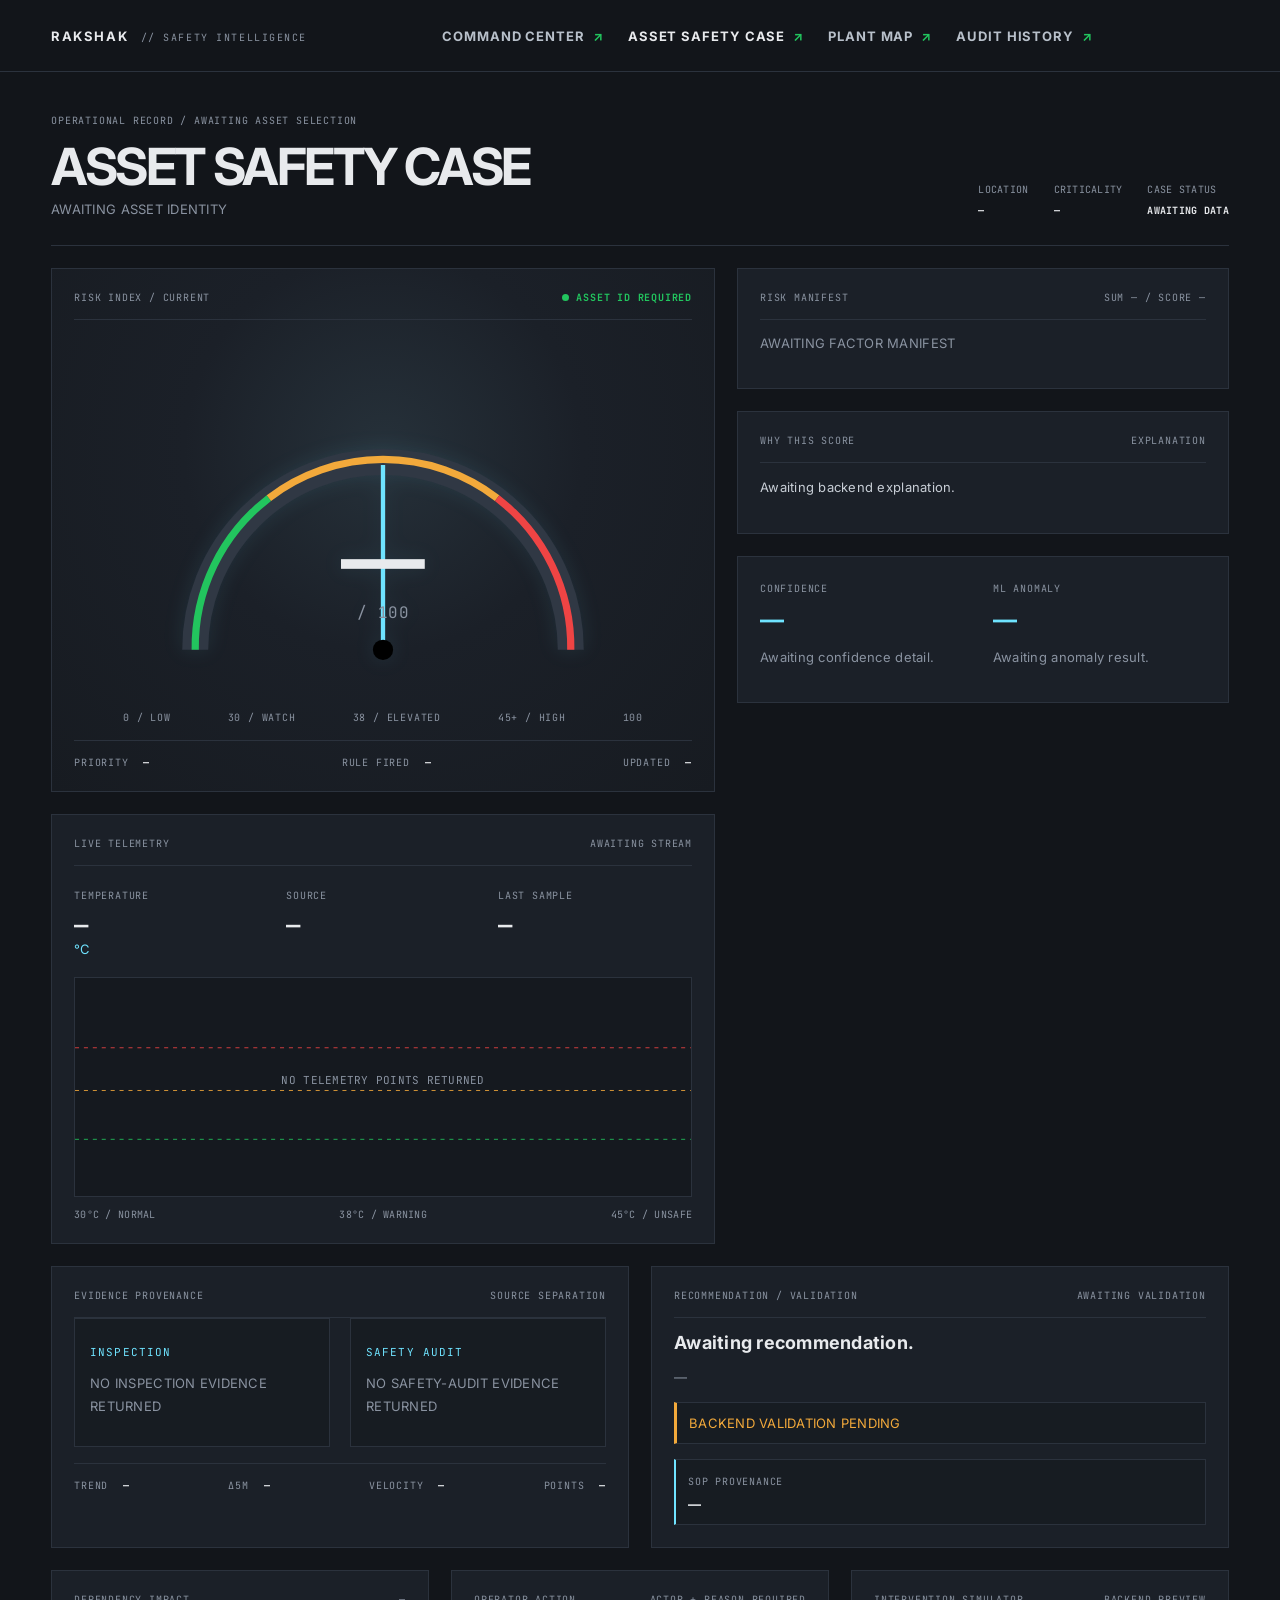
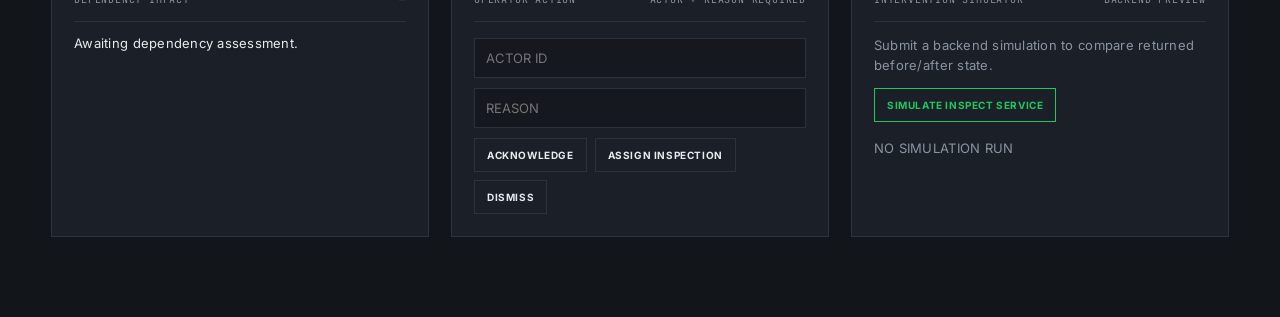
==== frontend/asset-safety-case.html @ 9604272d "feat: complete RAKSHAK frontend" ====
<!doctype html>
<html lang="en"><head><meta charset="utf-8"><meta name="viewport" content="width=device-width,initial-scale=1"><title>RAKSHAK / Asset Safety Case</title><link rel="preconnect" href="https://fonts.googleapis.com"><link href="https://fonts.googleapis.com/css2?family=Inter:wght@400;500;600;700&family=JetBrains+Mono:wght@400;500;600&display=swap" rel="stylesheet"><link rel="stylesheet" href="asset-safety-case.css"></head>
<body><header class="case-header"><a class="brand" href="index.html">RAKSHAK <span>// SAFETY INTELLIGENCE</span></a><nav><a data-route="commandCenter">COMMAND CENTER <i>↗</i></a><a class="active">ASSET SAFETY CASE <i>↗</i></a><a data-pending="PLANT MAP">PLANT MAP <i>↗</i></a><a data-pending="AUDIT HISTORY">AUDIT HISTORY <i>↗</i></a></nav><span class="nav-status" aria-live="polite"></span></header>
<main><section class="case-title"><div><p class="eyebrow">OPERATIONAL RECORD / <span data-asset-id>AWAITING ASSET SELECTION</span></p><h1 data-asset-name>ASSET SAFETY CASE</h1><p data-asset-type>AWAITING ASSET IDENTITY</p></div><div class="identity-grid"><span>LOCATION <b data-asset-location>—</b></span><span>CRITICALITY <b data-asset-criticality>—</b></span><span>CASE STATUS <b data-asset-level>AWAITING DATA</b></span></div></section>
<div class="layout"><div class="primary"><section class="panel risk-panel"><div class="panel-head"><span>RISK INDEX / CURRENT</span><span class="live"><i></i><b data-risk-state>LINK PENDING</b></span></div><div class="gauge-wrap"><svg viewBox="0 0 360 260" class="gauge" role="img" aria-label="Current risk index"><path class="gauge-track" d="M50 220 A130 130 0 1 1 310 220"/><path class="gauge-band green" d="M50 220 A130 130 0 0 1 101 115"/><path class="gauge-band amber" d="M101 115 A130 130 0 0 1 259 115"/><path class="gauge-band red" d="M259 115 A130 130 0 0 1 310 220"/><line class="needle" data-needle x1="180" y1="220" x2="180" y2="92"/><circle cx="180" cy="220" r="7"/><text x="180" y="177" text-anchor="middle" class="gauge-score" data-score>—</text><text x="180" y="198" text-anchor="middle" class="gauge-unit">/ 100</text></svg><div class="gauge-legend"><span>0 / LOW</span><span>30 / WATCH</span><span>38 / ELEVATED</span><span>45+ / HIGH</span><span>100</span></div></div><div class="metric-strip"><span>PRIORITY <b data-priority>—</b></span><span>RULE FIRED <b data-rule>—</b></span><span>UPDATED <b data-updated>—</b></span></div></section>
<section class="panel"><div class="panel-head"><span>LIVE TELEMETRY</span><span class="mono" data-telemetry-state>AWAITING STREAM</span></div><div class="telemetry-grid"><div><small>TEMPERATURE</small><strong data-temperature>—</strong><em>°C</em></div><div><small>SOURCE</small><strong data-source>—</strong></div><div><small>LAST SAMPLE</small><strong data-sample-time>—</strong></div></div><div class="chart-shell"><svg viewBox="0 0 760 250" preserveAspectRatio="none" aria-label="Temperature trajectory"><line x1="0" y1="185" x2="760" y2="185" class="threshold normal"/><line x1="0" y1="129" x2="760" y2="129" class="threshold warning"/><line x1="0" y1="80" x2="760" y2="80" class="threshold unsafe"/><path data-trajectory class="trajectory" d=""/></svg><div class="chart-labels"><span>30°C / NORMAL</span><span>38°C / WARNING</span><span>45°C / UNSAFE</span></div><p data-chart-empty>NO TELEMETRY POINTS RETURNED</p></div></section></div>
<aside class="secondary"><section class="panel"><div class="panel-head"><span>RISK MANIFEST</span><span class="mono" data-factor-sum>SUM — / SCORE —</span></div><div data-factors class="factor-list"><p class="muted">AWAITING FACTOR MANIFEST</p></div></section><section class="panel"><div class="panel-head"><span>WHY THIS SCORE</span><span class="mono">EXPLANATION</span></div><p class="explanation" data-explanation>Awaiting backend explanation.</p></section><section class="panel split"><div><span class="eyebrow">CONFIDENCE</span><b data-confidence>—</b><p data-confidence-detail>Awaiting confidence detail.</p></div><div><span class="eyebrow">ML ANOMALY</span><b data-ml-state>—</b><p data-ml-detail>Awaiting anomaly result.</p></div></section></aside></div>
<section class="lower-grid"><section class="panel"><div class="panel-head"><span>EVIDENCE PROVENANCE</span><span class="mono">SOURCE SEPARATION</span></div><div class="evidence-columns"><div><h3>INSPECTION</h3><ul data-inspection><li>NO INSPECTION EVIDENCE RETURNED</li></ul></div><div><h3>SAFETY AUDIT</h3><ul data-audit><li>NO SAFETY-AUDIT EVIDENCE RETURNED</li></ul></div></div><div class="trend-row"><span>TREND <b data-trend-state>—</b></span><span>Δ5M <b data-temp-delta>—</b></span><span>VELOCITY <b data-velocity>—</b></span><span>POINTS <b data-trend-points>—</b></span></div><div class="warnings" data-warnings hidden></div></section><section class="panel"><div class="panel-head"><span>RECOMMENDATION / VALIDATION</span><span class="mono" data-validation-state>AWAITING VALIDATION</span></div><h2 data-recommendation>Awaiting recommendation.</h2><p class="muted" data-recommendation-source>—</p><div class="validator" data-validator>BACKEND VALIDATION PENDING</div><div class="sop"><span>SOP PROVENANCE</span><b data-sop>—</b></div></section></section>
<section class="operational-grid"><section class="panel"><div class="panel-head"><span>DEPENDENCY IMPACT</span><span class="mono" data-dependency-count>—</span></div><p data-dependency-impact>Awaiting dependency assessment.</p><div class="dependency-list" data-dependencies></div></section><section class="panel"><div class="panel-head"><span>OPERATOR ACTION</span><span class="mono" data-action-status>ACTOR + REASON REQUIRED</span></div><div class="action-form"><input data-actor placeholder="ACTOR ID" aria-label="Actor ID"><input data-reason placeholder="REASON" aria-label="Action reason"><div><button data-action="ACK">ACKNOWLEDGE</button><button data-action="ASSIGN">ASSIGN INSPECTION</button><button data-action="DISMISS">DISMISS</button></div></div></section><section class="panel"><div class="panel-head"><span>INTERVENTION SIMULATOR</span><span class="mono">BACKEND PREVIEW</span></div><p class="muted">Submit a backend simulation to compare returned before/after state.</p><button class="primary-action" data-simulate>SIMULATE INSPECT SERVICE</button><div class="simulation-result" data-simulation>NO SIMULATION RUN</div></section></section></main><script src="routes.js"></script><script src="api.js"></script><script src="asset-safety-case.js"></script></body></html>
---- frontend/asset-safety-case.css ----
:root{--bg:#12151a;--panel:#1b2028;--line:#2b323d;--text:#e8eaed;--muted:#8a93a1;--cyan:#6fe3ff;--amber:#f2a93b;--green:#22c55e;--red:#ef4444}*{box-sizing:border-box}body{margin:0;background:var(--bg);color:var(--text);font:13px Inter,Arial,sans-serif;letter-spacing:.02em}a{color:inherit;text-decoration:none}button,input{font:inherit}button{cursor:pointer} .case-header{height:72px;border-bottom:1px solid var(--line);display:flex;align-items:center;padding:0 4vw;gap:36px}.brand{font-weight:700;letter-spacing:.12em;white-space:nowrap}.brand span{color:var(--muted);font:10px 'JetBrains Mono',monospace;margin-left:8px}nav{display:flex;gap:24px;margin-left:auto;align-items:center}nav a{font-size:13px;font-weight:700;letter-spacing:.07em;color:#b8c0ca;white-space:nowrap}nav a:hover,nav a.active{color:var(--text)}nav i{color:var(--green);font-style:normal;margin-left:4px}.nav-status{color:var(--amber);font:10px 'JetBrains Mono',monospace;min-width:100px}main{max-width:1500px;margin:auto;padding:42px 4vw 80px}.case-title{display:flex;justify-content:space-between;align-items:end;border-bottom:1px solid var(--line);padding-bottom:28px;margin-bottom:22px}.eyebrow,.mono,small,.metric-strip,.gauge-legend,.panel-head,.trend-row,.sop span{font:10px 'JetBrains Mono',monospace;letter-spacing:.08em;color:var(--muted)}h1{font-size:clamp(30px,4vw,62px);margin:8px 0 4px;letter-spacing:-.05em}h2{font-size:18px;margin:14px 0;color:var(--text)}h3{font:11px 'JetBrains Mono',monospace;color:var(--cyan);letter-spacing:.1em}.case-title p{margin:0;color:var(--muted)}.identity-grid{display:grid;grid-template-columns:repeat(3,auto);gap:25px}.identity-grid span{font:10px 'JetBrains Mono',monospace;color:var(--muted)}.identity-grid b{display:block;color:var(--text);margin-top:8px}.layout{display:grid;grid-template-columns:1.35fr 1fr;gap:22px}.primary,.secondary{display:grid;gap:22px;align-content:start}.panel{background:var(--panel);border:1px solid var(--line);padding:22px;min-width:0}.panel-head{display:flex;justify-content:space-between;align-items:center;border-bottom:1px solid var(--line);padding-bottom:15px}.live{color:var(--green)}.live i{display:inline-block;width:7px;height:7px;border-radius:50%;background:var(--green);margin-right:7px;animation:pulse 1.8s infinite}.gauge-wrap{max-width:520px;margin:12px auto 0}.gauge{width:100%;overflow:visible}.gauge-track{fill:none;stroke:#303844;stroke-width:18}.gauge-band{fill:none;stroke-width:5}.gauge-band.green{stroke:var(--green)}.gauge-band.amber{stroke:var(--amber)}.gauge-band.red{stroke:var(--red)}.needle{stroke:var(--cyan);stroke-width:3;transform-origin:180px 220px;transition:transform .5s ease}.gauge-score{font-size:48px;font-weight:600;fill:var(--text)}.gauge-unit{font:11px 'JetBrains Mono';fill:var(--muted)}.gauge-legend{display:flex;justify-content:space-between}.metric-strip,.trend-row{display:flex;justify-content:space-between;border-top:1px solid var(--line);padding-top:15px;margin-top:16px}.metric-strip b,.trend-row b{color:var(--text);margin-left:8px}.telemetry-grid{display:grid;grid-template-columns:1fr 1fr 1fr;gap:18px;padding:20px 0}.telemetry-grid strong{display:block;font:600 24px 'JetBrains Mono';color:var(--text);margin-top:8px}.telemetry-grid em{color:var(--cyan);font-style:normal}.chart-shell{position:relative}.chart-shell svg{width:100%;height:220px;background:#15191f;border:1px solid var(--line)}.threshold{stroke-dasharray:5 6;stroke-width:1}.threshold.normal{stroke:var(--green)}.threshold.warning{stroke:var(--amber)}.threshold.unsafe{stroke:var(--red)}.trajectory{fill:none;stroke:var(--cyan);stroke-width:3}.chart-labels{display:flex;justify-content:space-between;margin-top:8px;font:10px 'JetBrains Mono';color:var(--muted)}.chart-shell p{text-align:center;color:var(--muted);font:11px 'JetBrains Mono';position:absolute;inset:85px 0 auto}.factor-list{margin-top:12px}.factor{margin:15px 0}.factor-top{display:flex;justify-content:space-between}.factor-bar{height:5px;background:#303844;margin-top:8px}.factor-bar i{display:block;height:100%;background:var(--amber)}.explanation{color:#c8ced6;line-height:1.7}.split{display:grid;grid-template-columns:1fr 1fr;gap:20px}.split b{display:block;font-size:24px;margin:10px 0;color:var(--cyan)}.split p,.muted{color:var(--muted);line-height:1.55}.lower-grid,.operational-grid{display:grid;grid-template-columns:1fr 1fr;gap:22px;margin-top:22px}.operational-grid{grid-template-columns:1fr 1fr 1fr}.evidence-columns{display:grid;grid-template-columns:1fr 1fr;gap:20px}.evidence-columns ul{padding:0;list-style:none;color:var(--muted);line-height:1.8}.warnings{color:var(--amber);border-top:1px solid var(--line);padding-top:15px;margin-top:18px}.validator,.sop{padding:12px;border:1px solid var(--line);margin-top:15px;color:var(--amber)}.sop b{display:block;color:var(--text);margin-top:8px}.dependency-list{display:grid;gap:8px;margin-top:15px}.dependency-item{border:1px solid var(--line);padding:10px;color:var(--cyan)}.action-form{display:grid;gap:10px;margin-top:16px}.action-form input{background:#15191f;border:1px solid var(--line);padding:11px;color:var(--text)}.action-form div{display:flex;gap:8px;flex-wrap:wrap}.action-form button,.primary-action{border:1px solid var(--line);background:transparent;color:var(--text);padding:10px 12px;font-size:10px;font-weight:700;letter-spacing:.06em}.action-form button:disabled{opacity:.35;cursor:not-allowed}.action-form button:hover,.primary-action:hover{border-color:var(--cyan);color:var(--cyan)}.primary-action{border-color:var(--green);color:var(--green)}.simulation-result{margin-top:15px;color:var(--muted);line-height:1.7}.error{color:var(--red)}@keyframes pulse{50%{opacity:.35}}@media(max-width:1100px){nav{gap:12px}.case-header{gap:16px}.layout{grid-template-columns:1fr}.lower-grid,.operational-grid{grid-template-columns:1fr 1fr}}@media(max-width:760px){.case-header{height:auto;min-height:72px;flex-wrap:wrap;padding:18px 5vw}nav{order:3;width:100%;overflow:auto;margin:0;gap:18px}nav a{font-size:12px}.nav-status{display:none}main{padding:28px 5vw 60px}.case-title{display:block}.identity-grid{grid-template-columns:repeat(3,1fr);margin-top:24px;gap:10px}.gauge-legend{font-size:8px}.telemetry-grid{grid-template-columns:1fr 1fr}.lower-grid,.operational-grid{grid-template-columns:1fr}.metric-strip,.trend-row{gap:10px;flex-wrap:wrap}.evidence-columns{grid-template-columns:1fr}}
/* premium dossier treatment */
.risk-panel{background:radial-gradient(circle at 50% 35%,#26313a 0,#1b2028 42%,#171b21 100%);min-height:430px}.gauge-score{font-size:58px;font-weight:700}.gauge{filter:drop-shadow(0 0 10px #6fe3ff18)}.factor{padding:13px 0;margin:0;border-bottom:1px solid #303844}.factor-top b{font-size:15px;color:var(--amber)}.factor-bar{height:7px;background:#11161b;border:1px solid #303844}.factor-bar i{background:linear-gradient(90deg,var(--amber),#ffd37c);transition:width .5s ease}.evidence-columns>div{padding:15px;background:#171c22;border:1px solid var(--line)}.validator,.sop{background:#171c22}.validator{border-left:3px solid var(--amber)}.sop{border-left:2px solid var(--cyan)}.operational-grid .panel{min-height:230px}.action-form button:focus-visible,.primary-action:focus-visible,input:focus-visible{outline:2px solid var(--cyan);outline-offset:2px}
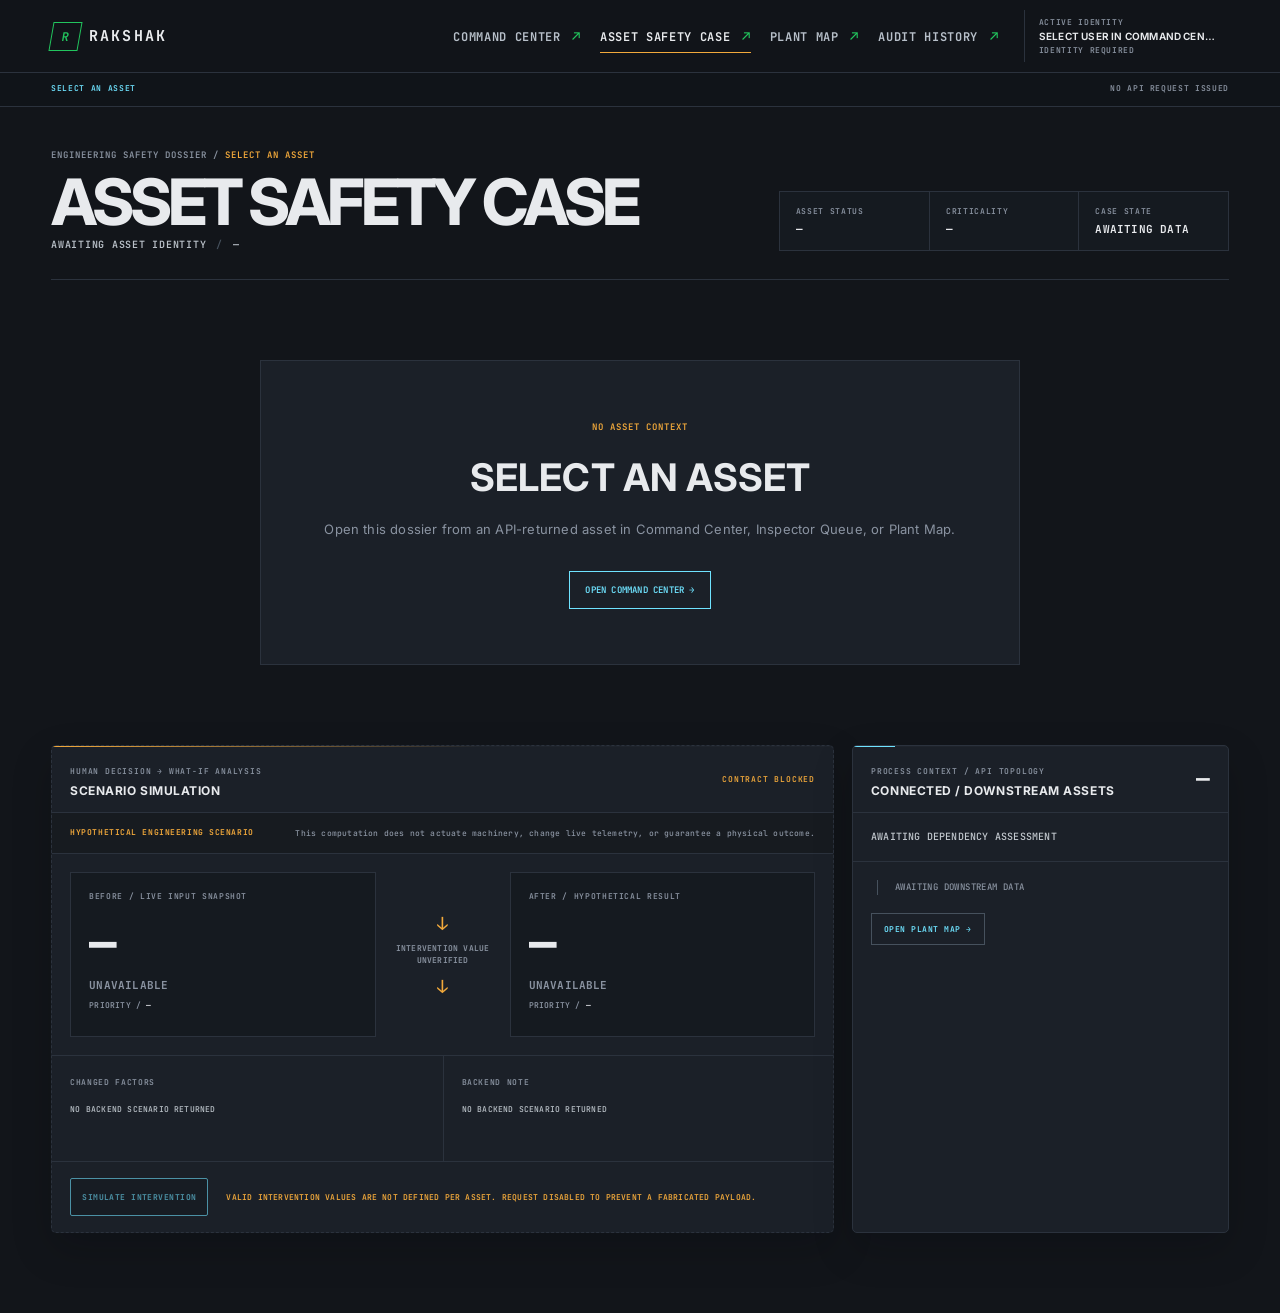
==== commit da493229: "Complete frontend pages and final UI integration" ====
--- a/frontend/asset-safety-case.html
+++ b/frontend/asset-safety-case.html
@@ -1,9 +1,210 @@
 <!doctype html>
-<html lang="en"><head><meta charset="utf-8"><meta name="viewport" content="width=device-width,initial-scale=1"><title>RAKSHAK / Asset Safety Case</title><link rel="preconnect" href="https://fonts.googleapis.com"><link href="https://fonts.googleapis.com/css2?family=Inter:wght@400;500;600;700&family=JetBrains+Mono:wght@400;500;600&display=swap" rel="stylesheet"><link rel="stylesheet" href="asset-safety-case.css"></head>
-<body><header class="case-header"><a class="brand" href="index.html">RAKSHAK <span>// SAFETY INTELLIGENCE</span></a><nav><a data-route="commandCenter">COMMAND CENTER <i>↗</i></a><a class="active">ASSET SAFETY CASE <i>↗</i></a><a data-pending="PLANT MAP">PLANT MAP <i>↗</i></a><a data-pending="AUDIT HISTORY">AUDIT HISTORY <i>↗</i></a></nav><span class="nav-status" aria-live="polite"></span></header>
-<main><section class="case-title"><div><p class="eyebrow">OPERATIONAL RECORD / <span data-asset-id>AWAITING ASSET SELECTION</span></p><h1 data-asset-name>ASSET SAFETY CASE</h1><p data-asset-type>AWAITING ASSET IDENTITY</p></div><div class="identity-grid"><span>LOCATION <b data-asset-location>—</b></span><span>CRITICALITY <b data-asset-criticality>—</b></span><span>CASE STATUS <b data-asset-level>AWAITING DATA</b></span></div></section>
-<div class="layout"><div class="primary"><section class="panel risk-panel"><div class="panel-head"><span>RISK INDEX / CURRENT</span><span class="live"><i></i><b data-risk-state>LINK PENDING</b></span></div><div class="gauge-wrap"><svg viewBox="0 0 360 260" class="gauge" role="img" aria-label="Current risk index"><path class="gauge-track" d="M50 220 A130 130 0 1 1 310 220"/><path class="gauge-band green" d="M50 220 A130 130 0 0 1 101 115"/><path class="gauge-band amber" d="M101 115 A130 130 0 0 1 259 115"/><path class="gauge-band red" d="M259 115 A130 130 0 0 1 310 220"/><line class="needle" data-needle x1="180" y1="220" x2="180" y2="92"/><circle cx="180" cy="220" r="7"/><text x="180" y="177" text-anchor="middle" class="gauge-score" data-score>—</text><text x="180" y="198" text-anchor="middle" class="gauge-unit">/ 100</text></svg><div class="gauge-legend"><span>0 / LOW</span><span>30 / WATCH</span><span>38 / ELEVATED</span><span>45+ / HIGH</span><span>100</span></div></div><div class="metric-strip"><span>PRIORITY <b data-priority>—</b></span><span>RULE FIRED <b data-rule>—</b></span><span>UPDATED <b data-updated>—</b></span></div></section>
-<section class="panel"><div class="panel-head"><span>LIVE TELEMETRY</span><span class="mono" data-telemetry-state>AWAITING STREAM</span></div><div class="telemetry-grid"><div><small>TEMPERATURE</small><strong data-temperature>—</strong><em>°C</em></div><div><small>SOURCE</small><strong data-source>—</strong></div><div><small>LAST SAMPLE</small><strong data-sample-time>—</strong></div></div><div class="chart-shell"><svg viewBox="0 0 760 250" preserveAspectRatio="none" aria-label="Temperature trajectory"><line x1="0" y1="185" x2="760" y2="185" class="threshold normal"/><line x1="0" y1="129" x2="760" y2="129" class="threshold warning"/><line x1="0" y1="80" x2="760" y2="80" class="threshold unsafe"/><path data-trajectory class="trajectory" d=""/></svg><div class="chart-labels"><span>30°C / NORMAL</span><span>38°C / WARNING</span><span>45°C / UNSAFE</span></div><p data-chart-empty>NO TELEMETRY POINTS RETURNED</p></div></section></div>
-<aside class="secondary"><section class="panel"><div class="panel-head"><span>RISK MANIFEST</span><span class="mono" data-factor-sum>SUM — / SCORE —</span></div><div data-factors class="factor-list"><p class="muted">AWAITING FACTOR MANIFEST</p></div></section><section class="panel"><div class="panel-head"><span>WHY THIS SCORE</span><span class="mono">EXPLANATION</span></div><p class="explanation" data-explanation>Awaiting backend explanation.</p></section><section class="panel split"><div><span class="eyebrow">CONFIDENCE</span><b data-confidence>—</b><p data-confidence-detail>Awaiting confidence detail.</p></div><div><span class="eyebrow">ML ANOMALY</span><b data-ml-state>—</b><p data-ml-detail>Awaiting anomaly result.</p></div></section></aside></div>
-<section class="lower-grid"><section class="panel"><div class="panel-head"><span>EVIDENCE PROVENANCE</span><span class="mono">SOURCE SEPARATION</span></div><div class="evidence-columns"><div><h3>INSPECTION</h3><ul data-inspection><li>NO INSPECTION EVIDENCE RETURNED</li></ul></div><div><h3>SAFETY AUDIT</h3><ul data-audit><li>NO SAFETY-AUDIT EVIDENCE RETURNED</li></ul></div></div><div class="trend-row"><span>TREND <b data-trend-state>—</b></span><span>Δ5M <b data-temp-delta>—</b></span><span>VELOCITY <b data-velocity>—</b></span><span>POINTS <b data-trend-points>—</b></span></div><div class="warnings" data-warnings hidden></div></section><section class="panel"><div class="panel-head"><span>RECOMMENDATION / VALIDATION</span><span class="mono" data-validation-state>AWAITING VALIDATION</span></div><h2 data-recommendation>Awaiting recommendation.</h2><p class="muted" data-recommendation-source>—</p><div class="validator" data-validator>BACKEND VALIDATION PENDING</div><div class="sop"><span>SOP PROVENANCE</span><b data-sop>—</b></div></section></section>
-<section class="operational-grid"><section class="panel"><div class="panel-head"><span>DEPENDENCY IMPACT</span><span class="mono" data-dependency-count>—</span></div><p data-dependency-impact>Awaiting dependency assessment.</p><div class="dependency-list" data-dependencies></div></section><section class="panel"><div class="panel-head"><span>OPERATOR ACTION</span><span class="mono" data-action-status>ACTOR + REASON REQUIRED</span></div><div class="action-form"><input data-actor placeholder="ACTOR ID" aria-label="Actor ID"><input data-reason placeholder="REASON" aria-label="Action reason"><div><button data-action="ACK">ACKNOWLEDGE</button><button data-action="ASSIGN">ASSIGN INSPECTION</button><button data-action="DISMISS">DISMISS</button></div></div></section><section class="panel"><div class="panel-head"><span>INTERVENTION SIMULATOR</span><span class="mono">BACKEND PREVIEW</span></div><p class="muted">Submit a backend simulation to compare returned before/after state.</p><button class="primary-action" data-simulate>SIMULATE INSPECT SERVICE</button><div class="simulation-result" data-simulation>NO SIMULATION RUN</div></section></section></main><script src="routes.js"></script><script src="api.js"></script><script src="asset-safety-case.js"></script></body></html>
+<html lang="en">
+<head>
+  <meta charset="utf-8">
+  <meta name="viewport" content="width=device-width,initial-scale=1">
+  <title>RAKSHAK / Asset Safety Case</title>
+  <link rel="preconnect" href="https://fonts.googleapis.com">
+  <link href="https://fonts.googleapis.com/css2?family=Inter:wght@400;500;600;700;800&family=JetBrains+Mono:wght@400;500;600;700&display=swap" rel="stylesheet">
+  <link rel="stylesheet" href="asset-safety-case.css">
+</head>
+<body data-case-state="loading">
+  <header class="case-header">
+    <a class="brand" href="index.html"><span class="brand-mark">R</span><b>RAKSHAK</b><small>SAFETY INTELLIGENCE</small></a>
+    <nav aria-label="Primary navigation">
+      <a data-route="commandCenter">COMMAND CENTER <i>↗</i></a>
+      <a class="active" aria-current="page">ASSET SAFETY CASE <i>↗</i></a>
+      <a data-route="plantMap">PLANT MAP <i>↗</i></a>
+      <a data-route="auditHistory">AUDIT HISTORY <i>↗</i></a>
+    </nav>
+    <a class="identity-badge" href="command-center.html" data-identity-state="unverified" aria-label="Manage active identity in Command Center">
+      <span>ACTIVE IDENTITY</span><strong data-active-user>SELECT USER IN COMMAND CENTER</strong><small data-active-role>IDENTITY REQUIRED</small>
+    </a>
+  </header>
+
+  <main>
+    <div class="case-status-rail" role="status" aria-live="polite">
+      <span data-system-state>CONNECTING TO SAFETY INTELLIGENCE</span>
+      <span data-refresh-state>AWAITING FIRST ASSESSMENT</span>
+    </div>
+
+    <section class="case-title" aria-labelledby="case-title">
+      <div>
+        <p class="eyebrow">ENGINEERING SAFETY DOSSIER / <span data-asset-id>SELECT AN ASSET</span></p>
+        <h1 id="case-title" data-asset-name>ASSET SAFETY CASE</h1>
+        <p class="asset-subtitle"><span data-asset-type>AWAITING ASSET IDENTITY</span><i aria-hidden="true">/</i><span data-asset-location>—</span></p>
+      </div>
+      <dl class="identity-grid">
+        <div><dt>ASSET STATUS</dt><dd data-asset-status>—</dd></div>
+        <div><dt>CRITICALITY</dt><dd data-asset-criticality>—</dd></div>
+        <div><dt>CASE STATE</dt><dd data-asset-level>AWAITING DATA</dd></div>
+      </dl>
+    </section>
+
+    <section class="selection-state" data-selection-state hidden>
+      <span>NO ASSET CONTEXT</span>
+      <h2>SELECT AN ASSET</h2>
+      <p>Open this dossier from an API-returned asset in Command Center, Inspector Queue, or Plant Map.</p>
+      <a href="command-center.html">OPEN COMMAND CENTER →</a>
+    </section>
+
+    <div class="dossier-layout" data-dossier>
+      <div class="instrument-column">
+        <section class="panel risk-panel" data-section="risk" data-state="loading" aria-labelledby="risk-title">
+          <div class="panel-head"><div><span>MASTER RISK OBJECT / CURRENT</span><h2 id="risk-title">PROTOTYPE RISK INDEX</h2></div><span class="state-label" data-risk-state>LOADING</span></div>
+          <div class="gauge-stage">
+            <div class="gauge-housing">
+              <svg viewBox="0 0 420 350" class="hero-gauge" role="img" aria-labelledby="gauge-title gauge-description">
+                <title id="gauge-title">Prototype risk index</title>
+                <desc id="gauge-description" data-gauge-description>Risk score unresolved.</desc>
+                <path class="gauge-track" pathLength="100" d="M72 279 A150 150 0 1 1 348 279"/>
+                <path class="gauge-signal" pathLength="100" data-gauge-progress d="M72 279 A150 150 0 1 1 348 279"/>
+                <g class="gauge-ticks" aria-hidden="true">
+                  <path d="M72 279l18-8M72 141l18 8M210 61v20M348 141l-18 8M348 279l-18-8"/>
+                  <path class="minor" d="M94 220l11-2M117 166l10 5M161 91l6 11M259 91l-6 11M303 166l-10 5M326 220l-11-2"/>
+                </g>
+                <g class="needle-group" data-needle aria-hidden="true"><path class="needle" d="M202 282L210 104L218 282Z"/><circle cx="210" cy="279" r="18"/><circle class="needle-pin" cx="210" cy="279" r="7"/></g>
+                <text x="210" y="213" text-anchor="middle" class="gauge-score" data-score>—</text>
+                <text x="210" y="238" text-anchor="middle" class="gauge-unit">RISK INDEX / 100</text>
+                <text x="210" y="326" text-anchor="middle" class="gauge-level" data-gauge-level>UNRESOLVED</text>
+              </svg>
+              <div class="dial-screw screw-a" aria-hidden="true"></div><div class="dial-screw screw-b" aria-hidden="true"></div>
+            </div>
+            <div class="risk-readout">
+              <span>CURRENT ASSESSMENT</span>
+              <strong data-summary-level>—</strong>
+              <dl><div><dt>SCORE</dt><dd data-summary-score>—</dd></div><div><dt>PRIORITY</dt><dd data-priority>—</dd></div></dl>
+            </div>
+          </div>
+        </section>
+
+        <section class="panel telemetry-panel" data-section="telemetry" data-state="loading" aria-labelledby="telemetry-title">
+          <div class="panel-head"><div><span>LIVE LOCAL TELEMETRY</span><h2 id="telemetry-title">LOCAL EQUIPMENT-ENVIRONMENT THERMAL TELEMETRY</h2></div><span class="state-label" data-telemetry-state>LOADING</span></div>
+          <div class="telemetry-instruments">
+            <div class="temperature-instrument"><span>TEMPERATURE</span><strong data-temperature>—</strong><small data-temperature-unit>°C</small></div>
+            <dl class="telemetry-details">
+              <div><dt>HUMIDITY</dt><dd data-humidity>—</dd></div>
+              <div><dt>PRESSURE</dt><dd data-pressure>—</dd></div>
+              <div><dt>SOURCE</dt><dd data-source>—</dd></div>
+              <div><dt>LAST SAMPLE</dt><dd data-sample-time>—</dd></div>
+            </dl>
+          </div>
+          <div class="provenance-strip"><span data-simulation-state>PROVENANCE UNRESOLVED</span><span data-stale-detail>AWAITING HEALTH STATE</span></div>
+        </section>
+
+        <section class="panel trend-panel" data-section="trend" data-state="loading" aria-labelledby="trend-title">
+          <div class="panel-head"><div><span>BACKEND-DERIVED DIRECTION</span><h2 id="trend-title">CURRENT RISK TREND</h2></div><span class="state-label" data-trend-state>LOADING</span></div>
+          <div class="trend-vector" aria-hidden="true"><i data-trend-vector></i></div>
+          <dl class="trend-metrics">
+            <div><dt>STATE</dt><dd data-trend-value>—</dd></div>
+            <div><dt>TEMP Δ 5</dt><dd data-temp-delta>—</dd></div>
+            <div><dt>VELOCITY SCORE</dt><dd data-velocity>—</dd></div>
+            <div><dt>TREND POINTS</dt><dd data-trend-points>—</dd></div>
+          </dl>
+          <p class="section-note">Direction and velocity are rendered exactly from the master risk response. No frontend slope or risk-history calculation is used.</p>
+        </section>
+
+      </div>
+
+      <aside class="case-column">
+        <section class="panel factor-panel" data-section="factors" data-state="loading" aria-labelledby="factors-title">
+          <div class="panel-head"><div><span>DETERMINISTIC EVIDENCE MANIFEST</span><h2 id="factors-title">WHY THIS ASSET IS AT RISK</h2></div><span class="state-label" data-factor-state>LOADING</span></div>
+          <div class="factor-head" aria-hidden="true"><span>FACTOR / SOURCE</span><span>VALUE</span><span>THRESHOLD</span><span>CONTRIBUTION</span></div>
+          <div class="factor-list" data-factors><p class="empty-copy">AWAITING FACTOR MANIFEST</p></div>
+          <div class="factor-total"><span>TOTAL / RISK SCORE</span><strong data-factor-score>—</strong></div>
+        </section>
+
+        <section class="panel explanation-panel" data-section="explanation" data-state="loading" aria-labelledby="explanation-title">
+          <div class="panel-head"><div><span>BACKEND-GENERATED / DETERMINISTIC</span><h2 id="explanation-title">ASSESSMENT EXPLANATION</h2></div></div>
+          <blockquote data-explanation>AWAITING BACKEND EXPLANATION</blockquote>
+          <div class="warning-stack" data-warnings hidden></div>
+        </section>
+
+        <section class="evidence-grid" aria-label="Evidence provenance">
+          <article class="panel evidence-panel" data-section="inspection" data-state="blocked">
+            <div class="panel-head"><div><span>PROVENANCE RECORD 01</span><h2>INSPECTION EVIDENCE</h2></div><span class="state-label">CONTRACT BLOCKED</span></div>
+            <p>Separate inspection-record fields are not exposed by the verified master risk contract. Related factor provenance remains visible in the factor manifest.</p>
+          </article>
+          <article class="panel evidence-panel" data-section="audit" data-state="blocked">
+            <div class="panel-head"><div><span>PROVENANCE RECORD 02</span><h2>SAFETY AUDIT EVIDENCE</h2></div><span class="state-label">CONTRACT BLOCKED</span></div>
+            <p>Separate safety-audit record fields are not exposed by the verified master risk contract. No record has been inferred or fabricated.</p>
+          </article>
+        </section>
+
+        <section class="panel assessment-quality" aria-labelledby="quality-title">
+          <div class="panel-head"><div><span>ASSESSMENT INTEGRITY</span><h2 id="quality-title">ASSESSMENT QUALITY</h2></div></div>
+          <div class="signal-grid">
+            <article class="confidence-panel" data-section="confidence" data-state="loading" aria-labelledby="confidence-title">
+              <div class="subsystem-head"><div><span>DATA COVERAGE</span><h3 id="confidence-title">DATA CONFIDENCE</h3></div><strong data-confidence>—</strong></div>
+              <div class="coverage-track" aria-hidden="true"><i data-confidence-bar></i></div>
+              <p data-confidence-reason>AWAITING CONFIDENCE DETAIL</p>
+              <dl><div><dt>CHANNELS PRESENT</dt><dd data-channels-present>—</dd></div><div><dt>CHANNELS MISSING</dt><dd data-channels-missing>—</dd></div></dl>
+            </article>
+            <article class="ml-panel" data-section="ml" data-state="loading" aria-labelledby="ml-title">
+              <div class="subsystem-head"><div><span>OPTIONAL ADDITIVE TERM</span><h3 id="ml-title">ML ANOMALY SIGNAL</h3></div><span class="state-label" data-ml-status>LOADING</span></div>
+              <p class="ml-message" data-ml-message>AWAITING ANOMALY RESULT</p>
+              <dl><div><dt>MODEL</dt><dd data-ml-model>—</dd></div><div><dt>IS ANOMALY</dt><dd data-ml-anomaly>—</dd></div><div><dt>RAW SCORE</dt><dd data-ml-score>—</dd></div><div><dt>CONTRIBUTION</dt><dd data-ml-contribution>—</dd></div></dl>
+            </article>
+          </div>
+        </section>
+
+        <section class="panel recommendation-panel" data-section="recommendation" data-state="loading" aria-labelledby="recommendation-title">
+          <div class="panel-head"><div><span>RISK EVIDENCE → CONTROLLED RESPONSE</span><h2 id="recommendation-title">RECOMMENDED ACTION</h2></div><span class="state-label" data-recommendation-state>LOADING</span></div>
+          <div class="recommendation-flow">
+            <div class="recommendation-action"><span>BACKEND RECOMMENDATION</span><strong data-recommendation>AWAITING RECOMMENDATION</strong></div>
+            <i aria-hidden="true">↓</i>
+            <div class="sop-record"><span>SOP PROVENANCE</span><dl><div><dt>DOCUMENT</dt><dd data-sop-doc>—</dd></div><div><dt>TITLE</dt><dd data-sop-title>—</dd></div><div><dt>SECTION</dt><dd data-sop-section>—</dd></div><div><dt>VERSION</dt><dd data-sop-version>—</dd></div></dl><p data-sop-source hidden></p></div>
+            <i aria-hidden="true">↓</i>
+            <div class="validator-gate" data-validator-state="unknown"><span>SAFETY VALIDATOR</span><strong data-validation>UNRESOLVED</strong><small data-rule>RULE NOT RETURNED</small></div>
+          </div>
+        </section>
+
+        <section class="panel human-actions-panel" data-section="actions" data-state="identity" aria-labelledby="actions-title">
+          <div class="panel-head"><div><span>VALIDATOR → HUMAN DECISION</span><h2 id="actions-title">HUMAN SAFETY ACTIONS</h2></div><span class="state-label" data-action-panel-state>SELECT A VALID USER</span></div>
+          <div class="action-intro"><p>Actions record a human workflow decision through the backend. They do not alter telemetry, repair equipment, or lower live risk.</p><span data-assignment-awareness>ASSIGNMENT AUTHORIZATION REMAINS BACKEND-ENFORCED</span></div>
+          <div class="action-register">
+            <div class="action-control" data-action-control="ASSIGN"><button type="button" data-workflow-action="ASSIGN" disabled>ASSIGN INSPECTION</button><small data-action-reason="ASSIGN">Select a valid user</small></div>
+            <div class="action-control" data-action-control="ACK"><button type="button" data-workflow-action="ACK" disabled>ACKNOWLEDGE RISK</button><small data-action-reason="ACK">Select a valid user</small></div>
+            <div class="action-control" data-action-control="DISMISS"><button type="button" data-workflow-action="DISMISS" disabled>DISMISS ISSUE</button><small data-action-reason="DISMISS">Select a valid user</small></div>
+            <div class="action-control" data-action-control="RESOLVE"><button type="button" data-workflow-action="RESOLVE" disabled>RESOLVE INSPECTION</button><small data-action-reason="RESOLVE">Select a valid user</small></div>
+          </div>
+          <form class="action-confirmation" data-action-form hidden novalidate>
+            <div class="form-heading"><span>EXPLICIT CONFIRMATION</span><strong data-action-form-title>CONFIRM HUMAN ACTION</strong></div>
+            <label data-assignee-field hidden><span>INSPECTOR</span><select data-assignee aria-describedby="assignee-help"><option value="">SELECT BACKEND-RETURNED INSPECTOR</option></select><small id="assignee-help">Inspector identities are loaded from GET /api/users.</small></label>
+            <label><span data-action-note-label>REASON / NOTE</span><textarea data-action-reason-input rows="3" required aria-describedby="action-note-help action-form-error"></textarea><small id="action-note-help">Required by the frozen human-action request contract. No default reason is supplied.</small></label>
+            <div class="form-actions"><button class="confirm-action" type="submit" data-action-submit>CONFIRM ACTION</button><button type="button" data-action-cancel>CANCEL</button></div>
+            <p class="form-error" id="action-form-error" data-action-form-error role="alert"></p>
+          </form>
+          <div class="action-result" data-action-result role="status" aria-live="polite">NO HUMAN ACTION SUBMITTED</div>
+        </section>
+
+      </aside>
+    </div>
+
+    <section class="lower-wide" aria-label="Dependency and intervention context">
+      <section class="panel simulation-panel" data-section="simulation" data-state="blocked" aria-labelledby="simulation-title">
+          <div class="panel-head"><div><span>HUMAN DECISION → WHAT-IF ANALYSIS</span><h2 id="simulation-title">SCENARIO SIMULATION</h2></div><span class="state-label" data-simulation-panel-state>CONTRACT BLOCKED</span></div>
+          <div class="simulation-disclaimer"><strong>HYPOTHETICAL ENGINEERING SCENARIO</strong><p>This computation does not actuate machinery, change live telemetry, or guarantee a physical outcome.</p></div>
+          <div class="scenario-comparison" data-scenario-comparison aria-live="polite">
+            <article><span>BEFORE / LIVE INPUT SNAPSHOT</span><strong data-sim-before-score>—</strong><b data-sim-before-level>UNAVAILABLE</b><small>PRIORITY / <i data-sim-before-priority>—</i></small></article>
+            <div class="scenario-process"><span>↓</span><strong data-sim-intervention>INTERVENTION VALUE UNVERIFIED</strong><span>↓</span></div>
+            <article><span>AFTER / HYPOTHETICAL RESULT</span><strong data-sim-after-score>—</strong><b data-sim-after-level>UNAVAILABLE</b><small>PRIORITY / <i data-sim-after-priority>—</i></small></article>
+          </div>
+          <div class="scenario-manifest"><div><span>CHANGED FACTORS</span><div data-sim-changed-factors>NO BACKEND SCENARIO RETURNED</div></div><div><span>BACKEND NOTE</span><p data-sim-note>NO BACKEND SCENARIO RETURNED</p></div></div>
+          <div class="simulation-control"><button type="button" data-simulate-intervention disabled>SIMULATE INTERVENTION</button><p data-simulation-support>VALID INTERVENTION VALUES ARE NOT DEFINED PER ASSET. REQUEST DISABLED TO PREVENT A FABRICATED PAYLOAD.</p></div>
+      </section>
+
+      <section class="panel dependency-panel" data-section="dependency" data-state="loading" aria-labelledby="dependency-title">
+          <div class="panel-head"><div><span>PROCESS CONTEXT / API TOPOLOGY</span><h2 id="dependency-title">CONNECTED / DOWNSTREAM ASSETS</h2></div><strong data-dependency-count>—</strong></div>
+          <p data-dependency-impact>AWAITING DEPENDENCY ASSESSMENT</p>
+          <div class="dependency-conduit" data-dependencies><span class="empty-copy">AWAITING DOWNSTREAM DATA</span></div>
+          <a class="plant-link" href="plant-map.html">OPEN PLANT MAP →</a>
+      </section>
+    </section>
+
+  </main>
+  <script src="routes.js"></script>
+  <script src="api.js"></script>
+  <script src="asset-safety-case.js"></script>
+</body>
+</html>
--- a/frontend/asset-safety-case.css
+++ b/frontend/asset-safety-case.css
@@ -1,3 +1,321 @@
-:root{--bg:#12151a;--panel:#1b2028;--line:#2b323d;--text:#e8eaed;--muted:#8a93a1;--cyan:#6fe3ff;--amber:#f2a93b;--green:#22c55e;--red:#ef4444}*{box-sizing:border-box}body{margin:0;background:var(--bg);color:var(--text);font:13px Inter,Arial,sans-serif;letter-spacing:.02em}a{color:inherit;text-decoration:none}button,input{font:inherit}button{cursor:pointer} .case-header{height:72px;border-bottom:1px solid var(--line);display:flex;align-items:center;padding:0 4vw;gap:36px}.brand{font-weight:700;letter-spacing:.12em;white-space:nowrap}.brand span{color:var(--muted);font:10px 'JetBrains Mono',monospace;margin-left:8px}nav{display:flex;gap:24px;margin-left:auto;align-items:center}nav a{font-size:13px;font-weight:700;letter-spacing:.07em;color:#b8c0ca;white-space:nowrap}nav a:hover,nav a.active{color:var(--text)}nav i{color:var(--green);font-style:normal;margin-left:4px}.nav-status{color:var(--amber);font:10px 'JetBrains Mono',monospace;min-width:100px}main{max-width:1500px;margin:auto;padding:42px 4vw 80px}.case-title{display:flex;justify-content:space-between;align-items:end;border-bottom:1px solid var(--line);padding-bottom:28px;margin-bottom:22px}.eyebrow,.mono,small,.metric-strip,.gauge-legend,.panel-head,.trend-row,.sop span{font:10px 'JetBrains Mono',monospace;letter-spacing:.08em;color:var(--muted)}h1{font-size:clamp(30px,4vw,62px);margin:8px 0 4px;letter-spacing:-.05em}h2{font-size:18px;margin:14px 0;color:var(--text)}h3{font:11px 'JetBrains Mono',monospace;color:var(--cyan);letter-spacing:.1em}.case-title p{margin:0;color:var(--muted)}.identity-grid{display:grid;grid-template-columns:repeat(3,auto);gap:25px}.identity-grid span{font:10px 'JetBrains Mono',monospace;color:var(--muted)}.identity-grid b{display:block;color:var(--text);margin-top:8px}.layout{display:grid;grid-template-columns:1.35fr 1fr;gap:22px}.primary,.secondary{display:grid;gap:22px;align-content:start}.panel{background:var(--panel);border:1px solid var(--line);padding:22px;min-width:0}.panel-head{display:flex;justify-content:space-between;align-items:center;border-bottom:1px solid var(--line);padding-bottom:15px}.live{color:var(--green)}.live i{display:inline-block;width:7px;height:7px;border-radius:50%;background:var(--green);margin-right:7px;animation:pulse 1.8s infinite}.gauge-wrap{max-width:520px;margin:12px auto 0}.gauge{width:100%;overflow:visible}.gauge-track{fill:none;stroke:#303844;stroke-width:18}.gauge-band{fill:none;stroke-width:5}.gauge-band.green{stroke:var(--green)}.gauge-band.amber{stroke:var(--amber)}.gauge-band.red{stroke:var(--red)}.needle{stroke:var(--cyan);stroke-width:3;transform-origin:180px 220px;transition:transform .5s ease}.gauge-score{font-size:48px;font-weight:600;fill:var(--text)}.gauge-unit{font:11px 'JetBrains Mono';fill:var(--muted)}.gauge-legend{display:flex;justify-content:space-between}.metric-strip,.trend-row{display:flex;justify-content:space-between;border-top:1px solid var(--line);padding-top:15px;margin-top:16px}.metric-strip b,.trend-row b{color:var(--text);margin-left:8px}.telemetry-grid{display:grid;grid-template-columns:1fr 1fr 1fr;gap:18px;padding:20px 0}.telemetry-grid strong{display:block;font:600 24px 'JetBrains Mono';color:var(--text);margin-top:8px}.telemetry-grid em{color:var(--cyan);font-style:normal}.chart-shell{position:relative}.chart-shell svg{width:100%;height:220px;background:#15191f;border:1px solid var(--line)}.threshold{stroke-dasharray:5 6;stroke-width:1}.threshold.normal{stroke:var(--green)}.threshold.warning{stroke:var(--amber)}.threshold.unsafe{stroke:var(--red)}.trajectory{fill:none;stroke:var(--cyan);stroke-width:3}.chart-labels{display:flex;justify-content:space-between;margin-top:8px;font:10px 'JetBrains Mono';color:var(--muted)}.chart-shell p{text-align:center;color:var(--muted);font:11px 'JetBrains Mono';position:absolute;inset:85px 0 auto}.factor-list{margin-top:12px}.factor{margin:15px 0}.factor-top{display:flex;justify-content:space-between}.factor-bar{height:5px;background:#303844;margin-top:8px}.factor-bar i{display:block;height:100%;background:var(--amber)}.explanation{color:#c8ced6;line-height:1.7}.split{display:grid;grid-template-columns:1fr 1fr;gap:20px}.split b{display:block;font-size:24px;margin:10px 0;color:var(--cyan)}.split p,.muted{color:var(--muted);line-height:1.55}.lower-grid,.operational-grid{display:grid;grid-template-columns:1fr 1fr;gap:22px;margin-top:22px}.operational-grid{grid-template-columns:1fr 1fr 1fr}.evidence-columns{display:grid;grid-template-columns:1fr 1fr;gap:20px}.evidence-columns ul{padding:0;list-style:none;color:var(--muted);line-height:1.8}.warnings{color:var(--amber);border-top:1px solid var(--line);padding-top:15px;margin-top:18px}.validator,.sop{padding:12px;border:1px solid var(--line);margin-top:15px;color:var(--amber)}.sop b{display:block;color:var(--text);margin-top:8px}.dependency-list{display:grid;gap:8px;margin-top:15px}.dependency-item{border:1px solid var(--line);padding:10px;color:var(--cyan)}.action-form{display:grid;gap:10px;margin-top:16px}.action-form input{background:#15191f;border:1px solid var(--line);padding:11px;color:var(--text)}.action-form div{display:flex;gap:8px;flex-wrap:wrap}.action-form button,.primary-action{border:1px solid var(--line);background:transparent;color:var(--text);padding:10px 12px;font-size:10px;font-weight:700;letter-spacing:.06em}.action-form button:disabled{opacity:.35;cursor:not-allowed}.action-form button:hover,.primary-action:hover{border-color:var(--cyan);color:var(--cyan)}.primary-action{border-color:var(--green);color:var(--green)}.simulation-result{margin-top:15px;color:var(--muted);line-height:1.7}.error{color:var(--red)}@keyframes pulse{50%{opacity:.35}}@media(max-width:1100px){nav{gap:12px}.case-header{gap:16px}.layout{grid-template-columns:1fr}.lower-grid,.operational-grid{grid-template-columns:1fr 1fr}}@media(max-width:760px){.case-header{height:auto;min-height:72px;flex-wrap:wrap;padding:18px 5vw}nav{order:3;width:100%;overflow:auto;margin:0;gap:18px}nav a{font-size:12px}.nav-status{display:none}main{padding:28px 5vw 60px}.case-title{display:block}.identity-grid{grid-template-columns:repeat(3,1fr);margin-top:24px;gap:10px}.gauge-legend{font-size:8px}.telemetry-grid{grid-template-columns:1fr 1fr}.lower-grid,.operational-grid{grid-template-columns:1fr}.metric-strip,.trend-row{gap:10px;flex-wrap:wrap}.evidence-columns{grid-template-columns:1fr}}
-/* premium dossier treatment */
-.risk-panel{background:radial-gradient(circle at 50% 35%,#26313a 0,#1b2028 42%,#171b21 100%);min-height:430px}.gauge-score{font-size:58px;font-weight:700}.gauge{filter:drop-shadow(0 0 10px #6fe3ff18)}.factor{padding:13px 0;margin:0;border-bottom:1px solid #303844}.factor-top b{font-size:15px;color:var(--amber)}.factor-bar{height:7px;background:#11161b;border:1px solid #303844}.factor-bar i{background:linear-gradient(90deg,var(--amber),#ffd37c);transition:width .5s ease}.evidence-columns>div{padding:15px;background:#171c22;border:1px solid var(--line)}.validator,.sop{background:#171c22}.validator{border-left:3px solid var(--amber)}.sop{border-left:2px solid var(--cyan)}.operational-grid .panel{min-height:230px}.action-form button:focus-visible,.primary-action:focus-visible,input:focus-visible{outline:2px solid var(--cyan);outline-offset:2px}
+:root {
+  --bg: #12151a;
+  --panel: #1b2028;
+  --panel-low: #151a20;
+  --line: #2b323d;
+  --line-strong: #46515d;
+  --text: #e8eaed;
+  --muted: #8a93a1;
+  --cyan: #6fe3ff;
+  --amber: #f2a93b;
+  --green: #22c55e;
+  --red: #ef4444;
+  --mono: 'JetBrains Mono', monospace;
+  --sans: Inter, Arial, sans-serif;
+  color-scheme: dark;
+}
+
+* { box-sizing: border-box; }
+html { background: var(--bg); }
+body { margin: 0; min-width: 320px; background: var(--bg); color: var(--text); font: 13px/1.5 var(--sans); letter-spacing: .015em; }
+a { color: inherit; text-decoration: none; }
+button, select { font: inherit; }
+[hidden] { display: none !important; }
+
+.case-header { position: sticky; top: 0; z-index: 20; display: flex; align-items: center; gap: clamp(16px, 2vw, 34px); min-height: 72px; padding: 10px clamp(22px, 4vw, 72px); border-bottom: 1px solid var(--line); background: rgba(18, 21, 26, .96); backdrop-filter: blur(16px); }
+.brand { display: flex; align-items: center; gap: 9px; white-space: nowrap; }
+.brand-mark { display: grid; place-items: center; width: 29px; height: 29px; border: 1px solid var(--green); color: var(--green); font: 600 12px var(--mono); transform: skew(-10deg); }
+.brand b { font: 700 15px var(--mono); letter-spacing: .14em; }
+.brand small { color: var(--muted); font: 600 8px var(--mono); letter-spacing: .1em; }
+nav { display: flex; align-items: center; gap: clamp(12px, 1.5vw, 24px); margin-left: auto; }
+nav a { position: relative; padding: 16px 0; color: #b8c0ca; font: 650 12px var(--mono); letter-spacing: .055em; white-space: nowrap; }
+nav a::after { content: ''; position: absolute; right: 0; bottom: 8px; left: 0; height: 1px; background: var(--amber); transform: scaleX(0); transition: transform .2s ease; }
+nav a:hover, nav a:focus-visible, nav a.active { color: var(--text); outline: none; }
+nav a:hover::after, nav a:focus-visible::after, nav a.active::after { transform: scaleX(1); }
+nav i { margin-left: 4px; color: var(--green); font-size: 14px; font-style: normal; }
+.identity-badge { display: grid; flex: 0 1 235px; min-width: 190px; gap: 3px; padding: 7px 10px 7px 14px; border-left: 1px solid var(--line); }
+.identity-badge span, .identity-badge small { color: var(--muted); font: 600 8px var(--mono); letter-spacing: .08em; }
+.identity-badge strong { overflow: hidden; color: var(--text); font: 650 10px var(--sans); text-overflow: ellipsis; white-space: nowrap; }
+.identity-badge[data-identity-state='verified'] small { color: var(--amber); }
+.identity-badge:hover, .identity-badge:focus-visible { background: var(--panel); outline: 1px solid var(--line-strong); outline-offset: 2px; }
+
+main { width: min(1680px, 100%); margin: 0 auto; padding: 0 clamp(22px, 4vw, 64px) 80px; }
+.case-status-rail { display: flex; justify-content: space-between; gap: 20px; min-height: 34px; margin: 0 calc(clamp(22px, 4vw, 72px) * -1); padding: 10px clamp(22px, 4vw, 72px); border-bottom: 1px solid var(--line); color: var(--muted); background: #101419; font: 600 8px var(--mono); letter-spacing: .08em; }
+.case-status-rail span:first-child { color: var(--cyan); }
+body[data-case-state='error'] .case-status-rail span:first-child { color: var(--red); }
+body[data-case-state='stale'] .case-status-rail span:first-child { color: var(--amber); }
+
+.case-title { display: flex; justify-content: space-between; align-items: end; gap: 36px; padding: 42px 0 28px; border-bottom: 1px solid var(--line); }
+.eyebrow { margin: 0; color: var(--muted); font: 600 9px var(--mono); letter-spacing: .11em; }
+.eyebrow span { color: var(--amber); }
+h1 { margin: 12px 0 7px; font-size: clamp(40px, 5vw, 78px); font-weight: 750; line-height: .9; letter-spacing: -.065em; }
+.asset-subtitle { display: flex; gap: 10px; margin: 0; color: #b9c0c8; font: 600 10px var(--mono); letter-spacing: .075em; text-transform: uppercase; }
+.asset-subtitle i { color: var(--line-strong); font-style: normal; }
+.identity-grid { display: grid; grid-template-columns: repeat(3, minmax(105px, 1fr)); min-width: min(100%, 450px); margin: 0; border: 1px solid var(--line); background: var(--panel-low); }
+.identity-grid div { padding: 14px 16px; border-left: 1px solid var(--line); }
+.identity-grid div:first-child { border-left: 0; }
+dt { color: var(--muted); font: 600 8px var(--mono); letter-spacing: .08em; }
+dd { margin: 6px 0 0; overflow-wrap: anywhere; color: var(--text); font: 650 11px var(--mono); }
+
+.selection-state { max-width: 760px; margin: 80px auto; padding: 55px; border: 1px solid var(--line); background: var(--panel); text-align: center; }
+.selection-state span { color: var(--amber); font: 600 9px var(--mono); letter-spacing: .11em; }
+.selection-state h2 { margin: 14px 0; font-size: 38px; }
+.selection-state p { color: var(--muted); }
+.selection-state a { display: inline-block; margin-top: 18px; padding: 12px 15px; border: 1px solid var(--cyan); color: var(--cyan); font: 600 9px var(--mono); }
+
+.dossier-layout { display: grid; grid-template-columns: minmax(500px, .94fr) minmax(560px, 1.06fr); gap: 18px; margin-top: 18px; }
+.instrument-column, .case-column { display: grid; align-content: start; gap: 16px; min-width: 0; }
+.panel { position: relative; min-width: 0; overflow: hidden; border: 1px solid var(--line); border-radius: 5px; background: var(--panel); box-shadow: inset 0 1px rgba(255,255,255,.018), 0 16px 40px rgba(5,8,12,.18); }
+.panel::before { content: ''; position: absolute; top: 0; left: 0; width: 42px; height: 1px; background: var(--cyan); }
+.case-column .panel::before { background: var(--amber); }
+.panel[data-state='error'] { border-color: rgba(239, 68, 68, .55); }
+.panel[data-state='stale'] { border-color: rgba(242, 169, 59, .55); }
+.panel[data-state='blocked'] { border-style: dashed; }
+.panel-head { display: flex; justify-content: space-between; align-items: center; gap: 20px; min-height: 66px; padding: 14px 18px; border-bottom: 1px solid var(--line); }
+.panel-head span { color: var(--muted); font: 600 8px var(--mono); letter-spacing: .1em; }
+.panel-head h2 { margin: 5px 0 0; font-size: 12px; line-height: 1.2; letter-spacing: .045em; }
+.panel-head > strong { color: var(--text); font: 700 23px var(--mono); }
+.state-label { flex-shrink: 0; color: var(--cyan) !important; text-align: right; }
+.case-column .state-label { color: var(--amber) !important; }
+.panel[data-state='error'] .state-label { color: var(--red) !important; }
+.panel[data-state='stale'] .state-label, .panel[data-state='blocked'] .state-label { color: var(--amber) !important; }
+.empty-copy, .section-note { margin: 0; color: var(--muted); font: 500 9px/1.6 var(--mono); letter-spacing: .045em; }
+
+.risk-panel { min-height: 550px; background: radial-gradient(circle at 40% 48%, #263039 0, var(--panel) 42%, #15191f 100%); }
+.risk-panel[data-level='high'], .risk-panel[data-level='critical'] { background: radial-gradient(circle at 40% 48%, rgba(239,68,68,.12), var(--panel) 45%, #15191f 100%); }
+.gauge-stage { display: grid; grid-template-columns: minmax(330px, 1fr) minmax(125px, .38fr); align-items: center; padding: 17px 18px 22px; }
+.gauge-housing { position: relative; width: min(100%, 500px); aspect-ratio: 1; margin: auto; border: 1px solid #35404b; border-radius: 50%; background: radial-gradient(circle, #1f2730 0 46%, #12171d 47% 63%, #252d35 64% 66%, #11161b 67%); box-shadow: inset 0 0 45px #05080b, 0 0 0 8px rgba(43,50,61,.35); }
+.hero-gauge { display: block; width: 100%; height: 100%; filter: drop-shadow(0 0 12px rgba(111,227,255,.08)); }
+.gauge-track, .gauge-signal { fill: none; stroke-width: 17; stroke-linecap: round; }
+.gauge-track { stroke: #303945; }
+.gauge-signal { stroke: var(--cyan); stroke-dasharray: 100; stroke-dashoffset: 100; transition: stroke-dashoffset .75s cubic-bezier(.2,.8,.25,1); }
+.risk-panel[data-level='low'] .gauge-signal { stroke: var(--green); }
+.risk-panel[data-level='medium'] .gauge-signal { stroke: var(--amber); }
+.risk-panel[data-level='high'] .gauge-signal, .risk-panel[data-level='critical'] .gauge-signal { stroke: var(--red); }
+.gauge-ticks path { fill: none; stroke: #c8d0d7; stroke-width: 3; }
+.gauge-ticks .minor { stroke: #68737e; stroke-width: 2; }
+.needle-group { transform: rotate(var(--gauge-angle, -135deg)); transform-origin: 210px 279px; transition: transform .8s cubic-bezier(.18,.9,.25,1.12); }
+.needle { fill: var(--cyan); filter: drop-shadow(0 0 5px rgba(111,227,255,.55)); }
+.needle-group circle { fill: #65717c; stroke: #12171d; stroke-width: 3; }
+.needle-group .needle-pin { fill: var(--cyan); stroke-width: 0; }
+.gauge-score { fill: var(--text); font: 700 68px var(--mono); letter-spacing: -.1em; }
+.gauge-unit { fill: var(--muted); font: 600 9px var(--mono); letter-spacing: .1em; }
+.gauge-level { fill: var(--cyan); font: 700 15px var(--mono); letter-spacing: .1em; }
+.dial-screw { position: absolute; width: 7px; height: 7px; border: 1px solid #69747f; border-radius: 50%; background: #12171d; }
+.screw-a { top: 14%; left: 18%; }.screw-b { right: 18%; bottom: 12%; }
+.risk-readout { padding-left: 17px; border-left: 1px solid var(--line); }
+.risk-readout > span { color: var(--muted); font: 600 8px var(--mono); letter-spacing: .08em; }
+.risk-readout > strong { display: block; margin: 12px 0 28px; color: var(--cyan); font: 700 21px var(--mono); overflow-wrap: anywhere; }
+.risk-readout dl { display: grid; gap: 16px; margin: 0; }
+.risk-readout dd { font-size: 20px; }
+
+.telemetry-instruments { display: grid; grid-template-columns: .65fr 1.35fr; min-height: 166px; }
+.temperature-instrument { display: flex; align-items: baseline; align-content: center; flex-wrap: wrap; padding: 26px; border-right: 1px solid var(--line); background: #151a20; }
+.temperature-instrument > span { flex-basis: 100%; color: var(--muted); font: 600 8px var(--mono); }
+.temperature-instrument strong { margin-top: 8px; color: var(--cyan); font: 700 clamp(42px, 4vw, 66px) var(--mono); letter-spacing: -.09em; }
+.temperature-instrument small { margin-left: 7px; color: var(--cyan); font: 600 14px var(--mono); }
+.telemetry-details { display: grid; grid-template-columns: 1fr 1fr; margin: 0; }
+.telemetry-details div { padding: 17px; border: solid var(--line); border-width: 0 0 1px 1px; }
+.telemetry-details div:nth-last-child(-n+2) { border-bottom: 0; }
+.provenance-strip { display: flex; justify-content: space-between; gap: 14px; padding: 10px 18px; border-top: 1px solid var(--line); color: var(--muted); font: 600 8px var(--mono); letter-spacing: .06em; }
+.telemetry-panel[data-state='stale'] .provenance-strip, .telemetry-panel[data-state='stale'] .state-label { color: var(--amber) !important; }
+
+.trend-vector { height: 48px; margin: 22px 20px 0; overflow: hidden; border: 1px solid var(--line); background-image: linear-gradient(90deg, var(--line) 1px, transparent 1px); background-size: 9% 100%; }
+.trend-vector i { display: block; width: 100%; height: 100%; background: linear-gradient(170deg, transparent 47%, var(--cyan) 48% 51%, transparent 52%); }
+.trend-vector i[data-direction*='decreas'], .trend-vector i[data-direction*='fall'] { background: linear-gradient(190deg, transparent 47%, var(--green) 48% 51%, transparent 52%); }
+.trend-vector i[data-direction*='stable'] { background: linear-gradient(180deg, transparent 47%, var(--green) 48% 51%, transparent 52%); }
+.trend-metrics { display: grid; grid-template-columns: repeat(4, 1fr); margin: 20px; border: 1px solid var(--line); }
+.trend-metrics div { min-width: 0; padding: 12px; border-left: 1px solid var(--line); }
+.trend-metrics div:first-child { border-left: 0; }
+.trend-metrics dd { font-size: 10px; }
+.section-note { padding: 0 20px 19px; }
+
+.signal-grid, .evidence-grid { display: grid; grid-template-columns: 1fr 1fr; gap: 16px; }
+.assessment-quality { overflow: visible; }
+.assessment-quality > .panel-head { border-bottom: 1px solid var(--line); }
+.assessment-quality .signal-grid { gap: 0; }
+.confidence-panel, .ml-panel { min-width: 0; min-height: 235px; }
+.confidence-panel { border-right: 1px solid var(--line); }
+.subsystem-head { display: flex; justify-content: space-between; align-items: center; gap: 15px; min-height: 62px; padding: 13px 18px; border-bottom: 1px solid var(--line); }
+.subsystem-head span { color: var(--muted); font: 600 8px var(--mono); letter-spacing: .08em; }
+.subsystem-head h3 { margin: 5px 0 0; font-size: 11px; letter-spacing: .045em; }
+.subsystem-head > strong { font: 700 22px var(--mono); }
+.coverage-track { height: 9px; margin: 25px 18px 18px; border: 1px solid var(--line); background: repeating-linear-gradient(90deg, #11161b 0 calc(10% - 2px), var(--line) calc(10% - 2px) 10%); }
+.coverage-track i { display: block; width: 0; height: 100%; background: var(--cyan); transition: width .55s ease; }
+.confidence-panel > p, .ml-message { min-height: 54px; margin: 0; padding: 0 18px 16px; color: #bdc5cd; font: 500 9px/1.55 var(--mono); }
+.confidence-panel > dl, .ml-panel > dl { display: grid; gap: 12px; margin: 0; padding: 15px 18px; border-top: 1px solid var(--line); }
+.ml-panel > dl { grid-template-columns: 1fr 1fr; }
+.ml-panel > dl div { min-width: 0; }
+
+.factor-panel { min-height: 500px; }
+.factor-head, .factor-row { display: grid; grid-template-columns: minmax(180px, 1.7fr) minmax(70px, .55fr) minmax(70px, .65fr) minmax(90px, .7fr); align-items: center; gap: 10px; }
+.factor-head { padding: 10px 18px; border-bottom: 1px solid var(--line); color: var(--muted); font: 600 8px var(--mono); letter-spacing: .07em; }
+.factor-head span:last-child { text-align: right; }
+.factor-row { position: relative; min-height: 76px; padding: 14px 18px 20px; border-bottom: 1px solid var(--line); }
+.factor-row[data-top-contributor='true'] { background: linear-gradient(90deg, rgba(242,169,59,.08), transparent 70%); box-shadow: inset 2px 0 var(--amber); }
+.factor-row strong { display: block; font-size: 11px; }
+.factor-row small { display: block; margin-top: 5px; color: var(--muted); font: 600 8px var(--mono); letter-spacing: .05em; }
+.factor-row > span, .factor-row > b { overflow-wrap: anywhere; font: 650 10px var(--mono); }
+.factor-row > b { color: var(--amber); font-size: 14px; text-align: right; }
+.factor-rail { position: absolute; right: 18px; bottom: 9px; left: 18px; height: 3px; background: #10151a; }
+.factor-rail i { display: block; height: 100%; background: #59636e; opacity: .72; transition: width .5s ease; }
+.factor-row[data-top-contributor='true'] .factor-rail i { background: var(--amber); opacity: 1; }
+.factor-total { display: flex; justify-content: space-between; align-items: center; padding: 17px 18px; background: #151a20; color: var(--muted); font: 700 9px var(--mono); letter-spacing: .08em; }
+.factor-total strong { color: var(--text); font-size: 28px; }
+
+.explanation-panel blockquote { margin: 0; padding: 23px; color: #d5d9dd; font-size: 14px; line-height: 1.75; }
+.explanation-panel blockquote::before { content: '“'; float: left; margin: -10px 10px -12px -4px; color: var(--amber); font: 700 46px Georgia, serif; }
+.warning-stack { display: grid; gap: 1px; border-top: 1px solid var(--line); background: var(--line); }
+.warning-stack p { margin: 0; padding: 10px 18px; color: var(--amber); background: #1f1d19; font: 600 8px var(--mono); }
+.explanation-panel blockquote, .warning-stack p, .evidence-panel p, .confidence-panel > p, .ml-message, .recommendation-action strong, .sop-record dd, .sop-record p, .validator-gate small, .action-result, .scenario-manifest p, [data-sim-changed-factors], .simulation-control p { overflow-wrap: anywhere; word-break: normal; }
+.evidence-panel { min-height: 210px; }
+.evidence-panel p { margin: 0; padding: 20px; color: var(--muted); font: 500 9px/1.65 var(--mono); }
+
+.recommendation-flow { display: grid; grid-template-columns: 1fr 26px 1.2fr 26px .8fr; align-items: stretch; padding: 20px; }
+.recommendation-flow > i { align-self: center; color: var(--amber); font: 20px var(--mono); font-style: normal; text-align: center; transform: rotate(-90deg); }
+.recommendation-action, .sop-record, .validator-gate { min-width: 0; padding: 17px; border: 1px solid var(--line); background: #151a20; }
+.recommendation-action > span, .sop-record > span, .validator-gate > span { color: var(--muted); font: 600 8px var(--mono); letter-spacing: .08em; }
+.recommendation-action strong { display: block; margin-top: 16px; color: var(--amber); font-size: 14px; line-height: 1.5; }
+.sop-record dl { display: grid; grid-template-columns: 1fr 1fr; gap: 12px; margin: 15px 0 0; }
+.sop-record p { margin: 12px 0 0; color: var(--muted); font: 600 8px var(--mono); }
+.validator-gate { position: relative; display: flex; flex-direction: column; justify-content: center; border-width: 1px 5px; text-align: center; }
+.validator-gate::after { content: ''; position: absolute; top: 50%; right: -12px; width: 7px; height: 38px; border: 1px solid var(--line-strong); background: var(--panel); transform: translateY(-50%); }
+.validator-gate strong { margin: 12px 0 8px; color: var(--muted); font: 800 25px var(--mono); }
+.validator-gate small { color: var(--muted); font: 600 8px/1.5 var(--mono); overflow-wrap: anywhere; }
+.validator-gate[data-validator-state='pass'] { border-color: var(--green); }.validator-gate[data-validator-state='pass'] strong { color: var(--green); }
+.validator-gate[data-validator-state='fail'] { border-color: var(--red); }.validator-gate[data-validator-state='fail'] strong { color: var(--red); }
+
+.human-actions-panel::before, .simulation-panel::before { width: 100%; background: linear-gradient(90deg, var(--amber), transparent 55%); }
+.action-intro { display: flex; justify-content: space-between; gap: 25px; padding: 15px 18px; border-bottom: 1px solid var(--line); background: #151a20; }
+.action-intro p { max-width: 590px; margin: 0; color: #bbc2c9; font-size: 10px; line-height: 1.55; }
+.action-intro span { flex: 0 0 215px; color: var(--muted); font: 600 8px/1.5 var(--mono); letter-spacing: .06em; text-align: right; }
+.action-register { display: grid; grid-template-columns: repeat(4, 1fr); gap: 9px; padding: 18px; }
+.action-control { display: grid; align-content: start; gap: 7px; }
+.action-control button, .form-actions button, .simulation-control button { min-height: 38px; padding: 9px 11px; border: 1px solid var(--line-strong); border-radius: 2px; background: #151a20; color: var(--text); font: 700 8px var(--mono); letter-spacing: .055em; cursor: pointer; }
+.action-control:first-child button { border-color: var(--amber); color: var(--amber); }
+.action-control button:hover:not(:disabled), .action-control button:focus-visible, .form-actions button:hover, .form-actions button:focus-visible, .simulation-control button:focus-visible { border-color: var(--cyan); outline: 2px solid rgba(111,227,255,.22); outline-offset: 2px; }
+.action-control button:disabled, .simulation-control button:disabled { cursor: not-allowed; opacity: .58; }
+.action-control small { min-height: 24px; color: var(--muted); font: 600 8px/1.4 var(--mono); text-align: center; }
+.action-control[data-permission='enabled'] small { color: var(--cyan); }
+.action-confirmation { display: grid; grid-template-columns: minmax(170px,.7fr) minmax(220px,1fr); gap: 14px 18px; margin: 0 18px 18px; padding: 17px; border: 1px solid var(--amber); background: #151a20; }
+.form-heading { grid-column: 1/-1; display: flex; justify-content: space-between; gap: 20px; padding-bottom: 12px; border-bottom: 1px solid var(--line); }
+.form-heading span, .action-confirmation label > span { color: var(--muted); font: 600 8px var(--mono); letter-spacing: .08em; }
+.form-heading strong { color: var(--amber); font: 700 9px var(--mono); letter-spacing: .07em; }
+.action-confirmation label { display: grid; align-content: start; gap: 7px; }
+.action-confirmation select, .action-confirmation textarea { width: 100%; min-width: 0; border: 1px solid var(--line-strong); border-radius: 2px; background: #10151a; color: var(--text); font: 600 10px var(--sans); }
+.action-confirmation select { height: 40px; padding: 0 10px; }.action-confirmation textarea { resize: vertical; padding: 10px; }
+.action-confirmation select:focus-visible, .action-confirmation textarea:focus-visible { border-color: var(--cyan); outline: 2px solid rgba(111,227,255,.2); outline-offset: 2px; }
+.action-confirmation label small { color: var(--muted); font: 500 8px/1.45 var(--mono); }
+.form-actions { grid-column: 1/-1; display: flex; gap: 8px; }
+.form-actions .confirm-action { border-color: var(--amber); color: var(--amber); }
+.form-error { grid-column: 1/-1; min-height: 15px; margin: 0; color: var(--red); font: 650 8px var(--mono); }
+.action-result { padding: 11px 18px; border-top: 1px solid var(--line); color: var(--muted); background: #101419; font: 650 8px var(--mono); letter-spacing: .07em; }
+
+.simulation-disclaimer { display: flex; justify-content: space-between; gap: 30px; padding: 14px 18px; border-bottom: 1px solid var(--line); background: #171b20; }
+.lower-wide { display: grid; grid-template-columns: minmax(0, 1.35fr) minmax(340px, .65fr); gap: 18px; margin-top: 18px; }
+.simulation-panel, .dependency-panel { min-height: 100%; }
+.simulation-disclaimer strong { color: var(--amber); font: 650 8px var(--mono); letter-spacing: .07em; }
+.simulation-disclaimer p { max-width: 520px; margin: 0; color: var(--muted); font: 500 8px/1.5 var(--mono); text-align: right; }
+.scenario-comparison { display: grid; grid-template-columns: 1fr 110px 1fr; align-items: stretch; gap: 12px; padding: 18px; }
+.scenario-comparison article { display: grid; min-height: 165px; padding: 18px; border: 1px solid var(--line); background: #151a20; }
+.scenario-comparison article > span { color: var(--muted); font: 600 8px var(--mono); letter-spacing: .08em; }
+.scenario-comparison article > strong { align-self: center; color: var(--text); font: 750 46px var(--mono); letter-spacing: -.08em; }
+.scenario-comparison article > b { color: var(--muted); font: 700 11px var(--mono); }
+.scenario-comparison article > small { color: var(--muted); font: 600 8px var(--mono); }.scenario-comparison article > small i { color: var(--text); font-style: normal; }
+.scenario-process { display: grid; place-items: center; align-content: center; gap: 8px; color: var(--amber); text-align: center; }
+.scenario-process span { font: 18px var(--mono); }.scenario-process strong { color: var(--muted); font: 650 8px/1.45 var(--mono); overflow-wrap: anywhere; }
+.scenario-manifest { display: grid; grid-template-columns: 1fr 1fr; border: solid var(--line); border-width: 1px 0; }
+.scenario-manifest > div { min-height: 105px; padding: 15px 18px; border-left: 1px solid var(--line); }
+.scenario-manifest > div:first-child { border-left: 0; }
+.scenario-manifest span { color: var(--muted); font: 600 8px var(--mono); letter-spacing: .08em; }
+.scenario-manifest p, [data-sim-changed-factors] { margin: 12px 0 0; color: #bbc2c9; font: 500 8px/1.55 var(--mono); }
+.simulation-control { display: flex; align-items: center; gap: 18px; padding: 16px 18px; }
+.simulation-control button { flex: 0 0 auto; border-color: var(--cyan); color: var(--cyan); }
+.simulation-control p { margin: 0; color: var(--amber); font: 600 8px/1.5 var(--mono); }
+
+.dependency-panel > p { margin: 0; padding: 16px 18px; border-bottom: 1px solid var(--line); color: #c3c9cf; font: 500 10px/1.6 var(--mono); }
+.dependency-conduit { position: relative; display: grid; gap: 9px; margin: 18px; padding-left: 24px; }
+.dependency-conduit::before { content: ''; position: absolute; top: 0; bottom: 0; left: 6px; width: 1px; background: var(--line-strong); }
+.dependency-node { position: relative; display: flex; align-items: center; gap: 13px; padding: 11px; border: 1px solid var(--line); background: #151a20; }
+.dependency-node::before { content: ''; position: absolute; top: 50%; left: -19px; width: 18px; border-top: 1px solid var(--line-strong); }
+.dependency-node > span { color: var(--cyan); font: 700 9px var(--mono); }
+.dependency-node strong, .dependency-node small { display: block; }
+.dependency-node strong { font-size: 10px; }.dependency-node small { margin-top: 3px; color: var(--muted); font: 600 8px var(--mono); }
+.dependency-node:hover, .dependency-node:focus-visible, .plant-link:hover, .plant-link:focus-visible { border-color: var(--cyan); outline: none; }
+.plant-link { display: inline-block; margin: 0 18px 18px; padding: 10px 12px; border: 1px solid var(--line-strong); color: var(--cyan); font: 650 8px var(--mono); letter-spacing: .06em; }
+
+body[data-case-state='loaded'] .panel { animation: panel-in .35s ease both; }
+body[data-risk-level='high'] .risk-panel .state-label, body[data-risk-level='critical'] .risk-panel .state-label { color: var(--red) !important; animation: severity-pulse 2.4s ease-in-out infinite; }
+@keyframes panel-in { from { opacity: 0; transform: translateY(5px); } }
+@keyframes severity-pulse { 50% { opacity: .55; } }
+
+@media (max-width: 1420px) {
+  .brand small { display: none; }
+  .identity-badge { flex-basis: 205px; }
+  .dossier-layout { grid-template-columns: minmax(0, .9fr) minmax(530px, 1.1fr); }
+  .gauge-stage { grid-template-columns: 1fr; }
+  .risk-readout { display: grid; grid-template-columns: 1fr auto; align-items: center; padding: 14px 0 0; border: solid var(--line); border-width: 1px 0 0; }
+  .risk-readout > strong { margin: 6px 0; text-align: right; }
+  .risk-readout dl { grid-column: 1/-1; grid-template-columns: 1fr 1fr; margin-top: 8px; }
+}
+
+@media (max-width: 1260px) {
+  .case-header { flex-wrap: wrap; }
+  nav { order: 3; width: 100%; justify-content: flex-end; padding-top: 6px; border-top: 1px solid var(--line); }
+  .identity-badge { margin-left: auto; }
+  .dossier-layout { grid-template-columns: 1fr; }
+  .instrument-column, .case-column { grid-template-columns: 1fr; }
+  .lower-wide { grid-template-columns: 1fr; }
+}
+
+@media (max-width: 820px) {
+  .case-header { padding: 12px 20px; }
+  nav { justify-content: flex-start; overflow-x: auto; }
+  nav a { font-size: 12px; }
+  main { padding-right: 20px; padding-left: 20px; }
+  .case-status-rail { margin-right: -20px; margin-left: -20px; padding-right: 20px; padding-left: 20px; }
+  .case-title { display: block; }
+  .identity-grid { margin-top: 25px; }
+  .instrument-column, .case-column { grid-template-columns: 1fr; }
+  .signal-grid, .evidence-grid { grid-template-columns: 1fr; }
+  .recommendation-flow { grid-template-columns: 1fr; }
+  .recommendation-flow > i { padding: 3px; transform: none; }
+  .action-register { grid-template-columns: 1fr 1fr; }
+  .scenario-comparison { grid-template-columns: 1fr; }
+  .scenario-process { grid-template-columns: auto 1fr auto; }
+  .telemetry-instruments { grid-template-columns: 1fr; }
+  .temperature-instrument { border-right: 0; border-bottom: 1px solid var(--line); }
+}
+
+@media (max-width: 560px) {
+  .brand small { display: none; }
+  .identity-badge { order: 2; flex-basis: 100%; max-width: none; margin: 0; border-left: 0; padding: 8px 0 0; border-top: 1px solid var(--line); }
+  .case-status-rail { display: grid; }
+  h1 { font-size: 42px; }
+  .identity-grid { grid-template-columns: 1fr; }
+  .identity-grid div { border-width: 1px 0 0; border-style: solid; border-color: var(--line); }
+  .identity-grid div:first-child { border-top: 0; }
+  .gauge-stage { padding: 15px 8px 20px; }
+  .gauge-score { font-size: 60px; }
+  .trend-metrics { grid-template-columns: 1fr 1fr; }
+  .trend-metrics div:nth-child(3) { border-top: 1px solid var(--line); border-left: 0; }
+  .trend-metrics div:nth-child(4) { border-top: 1px solid var(--line); }
+  .factor-head { display: none; }
+  .factor-row { grid-template-columns: 1fr 1fr 1fr; }
+  .factor-row > div:first-child { grid-column: 1/-1; }
+  .factor-row > b { text-align: left; }
+  .telemetry-details { grid-template-columns: 1fr; }
+  .telemetry-details div { border-left: 0; }
+  .telemetry-details div:nth-last-child(2) { border-bottom: 1px solid var(--line); }
+  .provenance-strip { display: grid; }
+  .action-intro, .simulation-disclaimer, .simulation-control { display: grid; }
+  .action-intro span, .simulation-disclaimer p { text-align: left; }
+  .action-register, .action-confirmation, .scenario-manifest { grid-template-columns: 1fr; }
+  .scenario-manifest > div { border-width: 1px 0 0; border-style: solid; border-color: var(--line); }
+  .scenario-manifest > div:first-child { border-top: 0; }
+}
+
+@media (prefers-reduced-motion: reduce) {
+  *, *::before, *::after { scroll-behavior: auto !important; animation-duration: .01ms !important; animation-iteration-count: 1 !important; transition-duration: .01ms !important; }
+  .needle-group, .gauge-signal, .coverage-track i, .factor-rail i { transition: none; }
+}
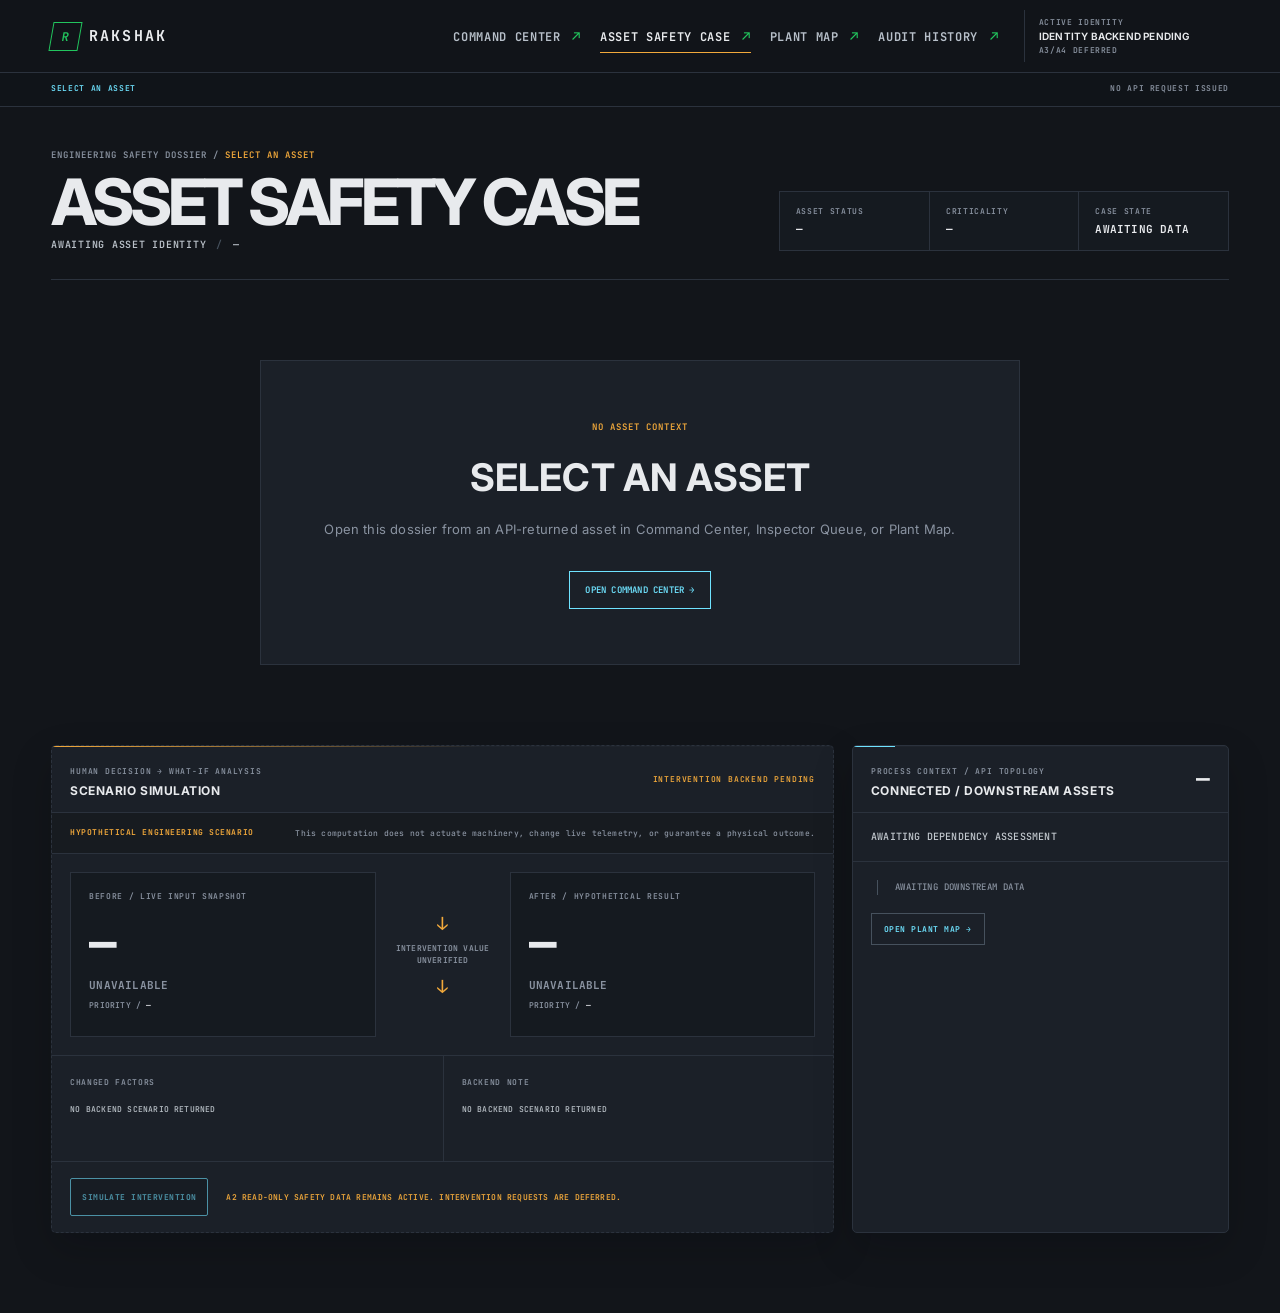
==== commit 93168a2a: "Complete frontend integration and UI fixes" ====
--- a/frontend/asset-safety-case.html
+++ b/frontend/asset-safety-case.html
@@ -17,8 +17,8 @@
       <a data-route="plantMap">PLANT MAP <i>↗</i></a>
       <a data-route="auditHistory">AUDIT HISTORY <i>↗</i></a>
     </nav>
-    <a class="identity-badge" href="command-center.html" data-identity-state="unverified" aria-label="Manage active identity in Command Center">
-      <span>ACTIVE IDENTITY</span><strong data-active-user>SELECT USER IN COMMAND CENTER</strong><small data-active-role>IDENTITY REQUIRED</small>
+    <a class="identity-badge" href="command-center.html" data-identity-state="unverified" data-backend-state="pending" aria-label="Identity backend pending">
+      <span>ACTIVE IDENTITY</span><strong data-active-user>IDENTITY BACKEND PENDING</strong><small data-active-role>A3/A4 DEFERRED</small>
     </a>
   </header>
 
@@ -159,23 +159,23 @@
           </div>
         </section>
 
-        <section class="panel human-actions-panel" data-section="actions" data-state="identity" aria-labelledby="actions-title">
-          <div class="panel-head"><div><span>VALIDATOR → HUMAN DECISION</span><h2 id="actions-title">HUMAN SAFETY ACTIONS</h2></div><span class="state-label" data-action-panel-state>SELECT A VALID USER</span></div>
+        <section class="panel human-actions-panel" data-section="actions" data-state="blocked" aria-labelledby="actions-title">
+          <div class="panel-head"><div><span>VALIDATOR → HUMAN DECISION</span><h2 id="actions-title">HUMAN SAFETY ACTIONS</h2></div><span class="state-label" data-action-panel-state>ACTION BACKEND PENDING</span></div>
           <div class="action-intro"><p>Actions record a human workflow decision through the backend. They do not alter telemetry, repair equipment, or lower live risk.</p><span data-assignment-awareness>ASSIGNMENT AUTHORIZATION REMAINS BACKEND-ENFORCED</span></div>
           <div class="action-register">
-            <div class="action-control" data-action-control="ASSIGN"><button type="button" data-workflow-action="ASSIGN" disabled>ASSIGN INSPECTION</button><small data-action-reason="ASSIGN">Select a valid user</small></div>
-            <div class="action-control" data-action-control="ACK"><button type="button" data-workflow-action="ACK" disabled>ACKNOWLEDGE RISK</button><small data-action-reason="ACK">Select a valid user</small></div>
-            <div class="action-control" data-action-control="DISMISS"><button type="button" data-workflow-action="DISMISS" disabled>DISMISS ISSUE</button><small data-action-reason="DISMISS">Select a valid user</small></div>
-            <div class="action-control" data-action-control="RESOLVE"><button type="button" data-workflow-action="RESOLVE" disabled>RESOLVE INSPECTION</button><small data-action-reason="RESOLVE">Select a valid user</small></div>
+            <div class="action-control" data-action-control="ASSIGN"><button type="button" data-workflow-action="ASSIGN" disabled>ASSIGN INSPECTION</button><small data-action-reason="ASSIGN">A3/A4 BACKEND PENDING</small></div>
+            <div class="action-control" data-action-control="ACK"><button type="button" data-workflow-action="ACK" disabled>ACKNOWLEDGE RISK</button><small data-action-reason="ACK">A3/A4 BACKEND PENDING</small></div>
+            <div class="action-control" data-action-control="DISMISS"><button type="button" data-workflow-action="DISMISS" disabled>DISMISS ISSUE</button><small data-action-reason="DISMISS">A3/A4 BACKEND PENDING</small></div>
+            <div class="action-control" data-action-control="RESOLVE"><button type="button" data-workflow-action="RESOLVE" disabled>RESOLVE INSPECTION</button><small data-action-reason="RESOLVE">A3/A4 BACKEND PENDING</small></div>
           </div>
           <form class="action-confirmation" data-action-form hidden novalidate>
             <div class="form-heading"><span>EXPLICIT CONFIRMATION</span><strong data-action-form-title>CONFIRM HUMAN ACTION</strong></div>
-            <label data-assignee-field hidden><span>INSPECTOR</span><select data-assignee aria-describedby="assignee-help"><option value="">SELECT BACKEND-RETURNED INSPECTOR</option></select><small id="assignee-help">Inspector identities are loaded from GET /api/users.</small></label>
+            <label data-assignee-field hidden><span>INSPECTOR</span><select data-assignee aria-describedby="assignee-help" disabled><option value="">IDENTITY BACKEND PENDING</option></select><small id="assignee-help">Inspector identity integration is deferred beyond the current A2 read-only contract.</small></label>
             <label><span data-action-note-label>REASON / NOTE</span><textarea data-action-reason-input rows="3" required aria-describedby="action-note-help action-form-error"></textarea><small id="action-note-help">Required by the frozen human-action request contract. No default reason is supplied.</small></label>
             <div class="form-actions"><button class="confirm-action" type="submit" data-action-submit>CONFIRM ACTION</button><button type="button" data-action-cancel>CANCEL</button></div>
             <p class="form-error" id="action-form-error" data-action-form-error role="alert"></p>
           </form>
-          <div class="action-result" data-action-result role="status" aria-live="polite">NO HUMAN ACTION SUBMITTED</div>
+          <div class="action-result" data-action-result role="status" aria-live="polite">NO HUMAN ACTION SUBMITTED / BACKEND PENDING</div>
         </section>
 
       </aside>
@@ -183,7 +183,7 @@
 
     <section class="lower-wide" aria-label="Dependency and intervention context">
       <section class="panel simulation-panel" data-section="simulation" data-state="blocked" aria-labelledby="simulation-title">
-          <div class="panel-head"><div><span>HUMAN DECISION → WHAT-IF ANALYSIS</span><h2 id="simulation-title">SCENARIO SIMULATION</h2></div><span class="state-label" data-simulation-panel-state>CONTRACT BLOCKED</span></div>
+          <div class="panel-head"><div><span>HUMAN DECISION → WHAT-IF ANALYSIS</span><h2 id="simulation-title">SCENARIO SIMULATION</h2></div><span class="state-label" data-simulation-panel-state>INTERVENTION BACKEND PENDING</span></div>
           <div class="simulation-disclaimer"><strong>HYPOTHETICAL ENGINEERING SCENARIO</strong><p>This computation does not actuate machinery, change live telemetry, or guarantee a physical outcome.</p></div>
           <div class="scenario-comparison" data-scenario-comparison aria-live="polite">
             <article><span>BEFORE / LIVE INPUT SNAPSHOT</span><strong data-sim-before-score>—</strong><b data-sim-before-level>UNAVAILABLE</b><small>PRIORITY / <i data-sim-before-priority>—</i></small></article>
@@ -191,7 +191,7 @@
             <article><span>AFTER / HYPOTHETICAL RESULT</span><strong data-sim-after-score>—</strong><b data-sim-after-level>UNAVAILABLE</b><small>PRIORITY / <i data-sim-after-priority>—</i></small></article>
           </div>
           <div class="scenario-manifest"><div><span>CHANGED FACTORS</span><div data-sim-changed-factors>NO BACKEND SCENARIO RETURNED</div></div><div><span>BACKEND NOTE</span><p data-sim-note>NO BACKEND SCENARIO RETURNED</p></div></div>
-          <div class="simulation-control"><button type="button" data-simulate-intervention disabled>SIMULATE INTERVENTION</button><p data-simulation-support>VALID INTERVENTION VALUES ARE NOT DEFINED PER ASSET. REQUEST DISABLED TO PREVENT A FABRICATED PAYLOAD.</p></div>
+          <div class="simulation-control"><button type="button" data-simulate-intervention disabled>SIMULATE INTERVENTION</button><p data-simulation-support>A2 READ-ONLY SAFETY DATA REMAINS ACTIVE. INTERVENTION REQUESTS ARE DEFERRED.</p></div>
       </section>
 
       <section class="panel dependency-panel" data-section="dependency" data-state="loading" aria-labelledby="dependency-title">
